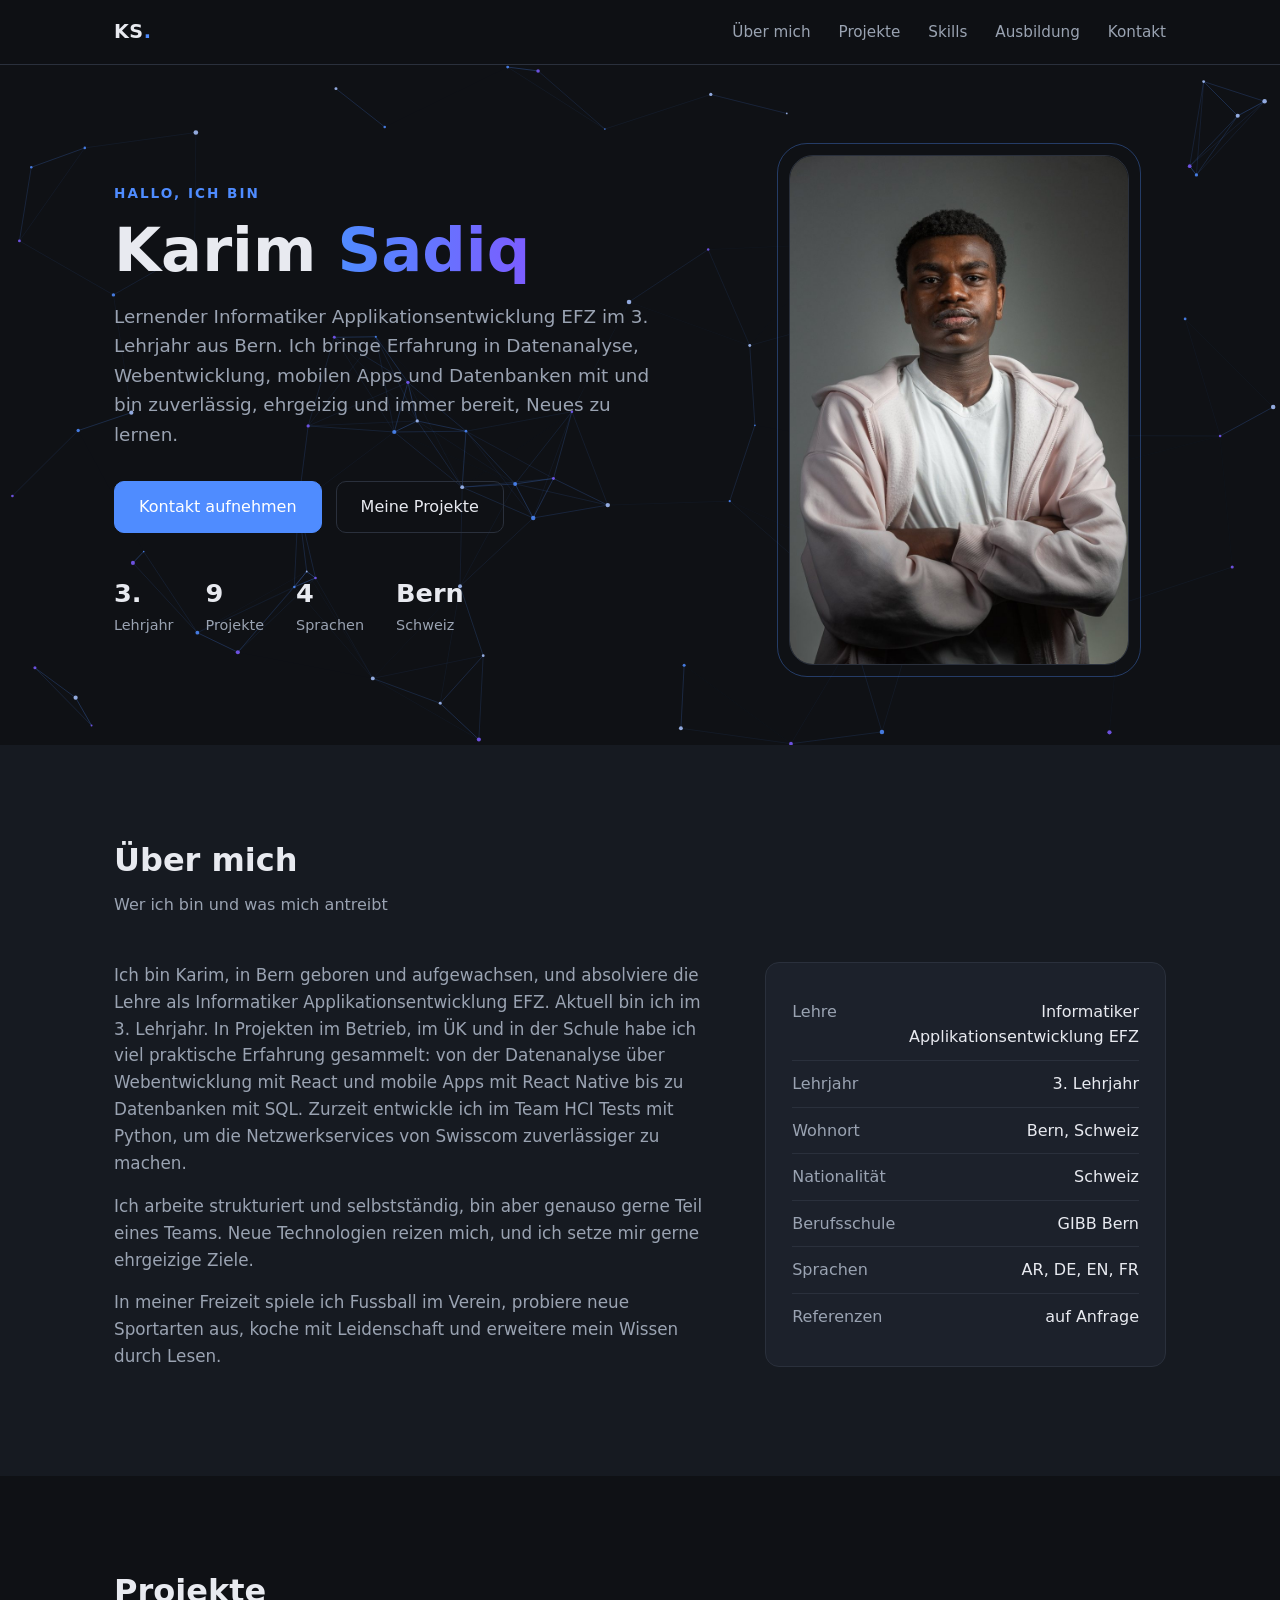
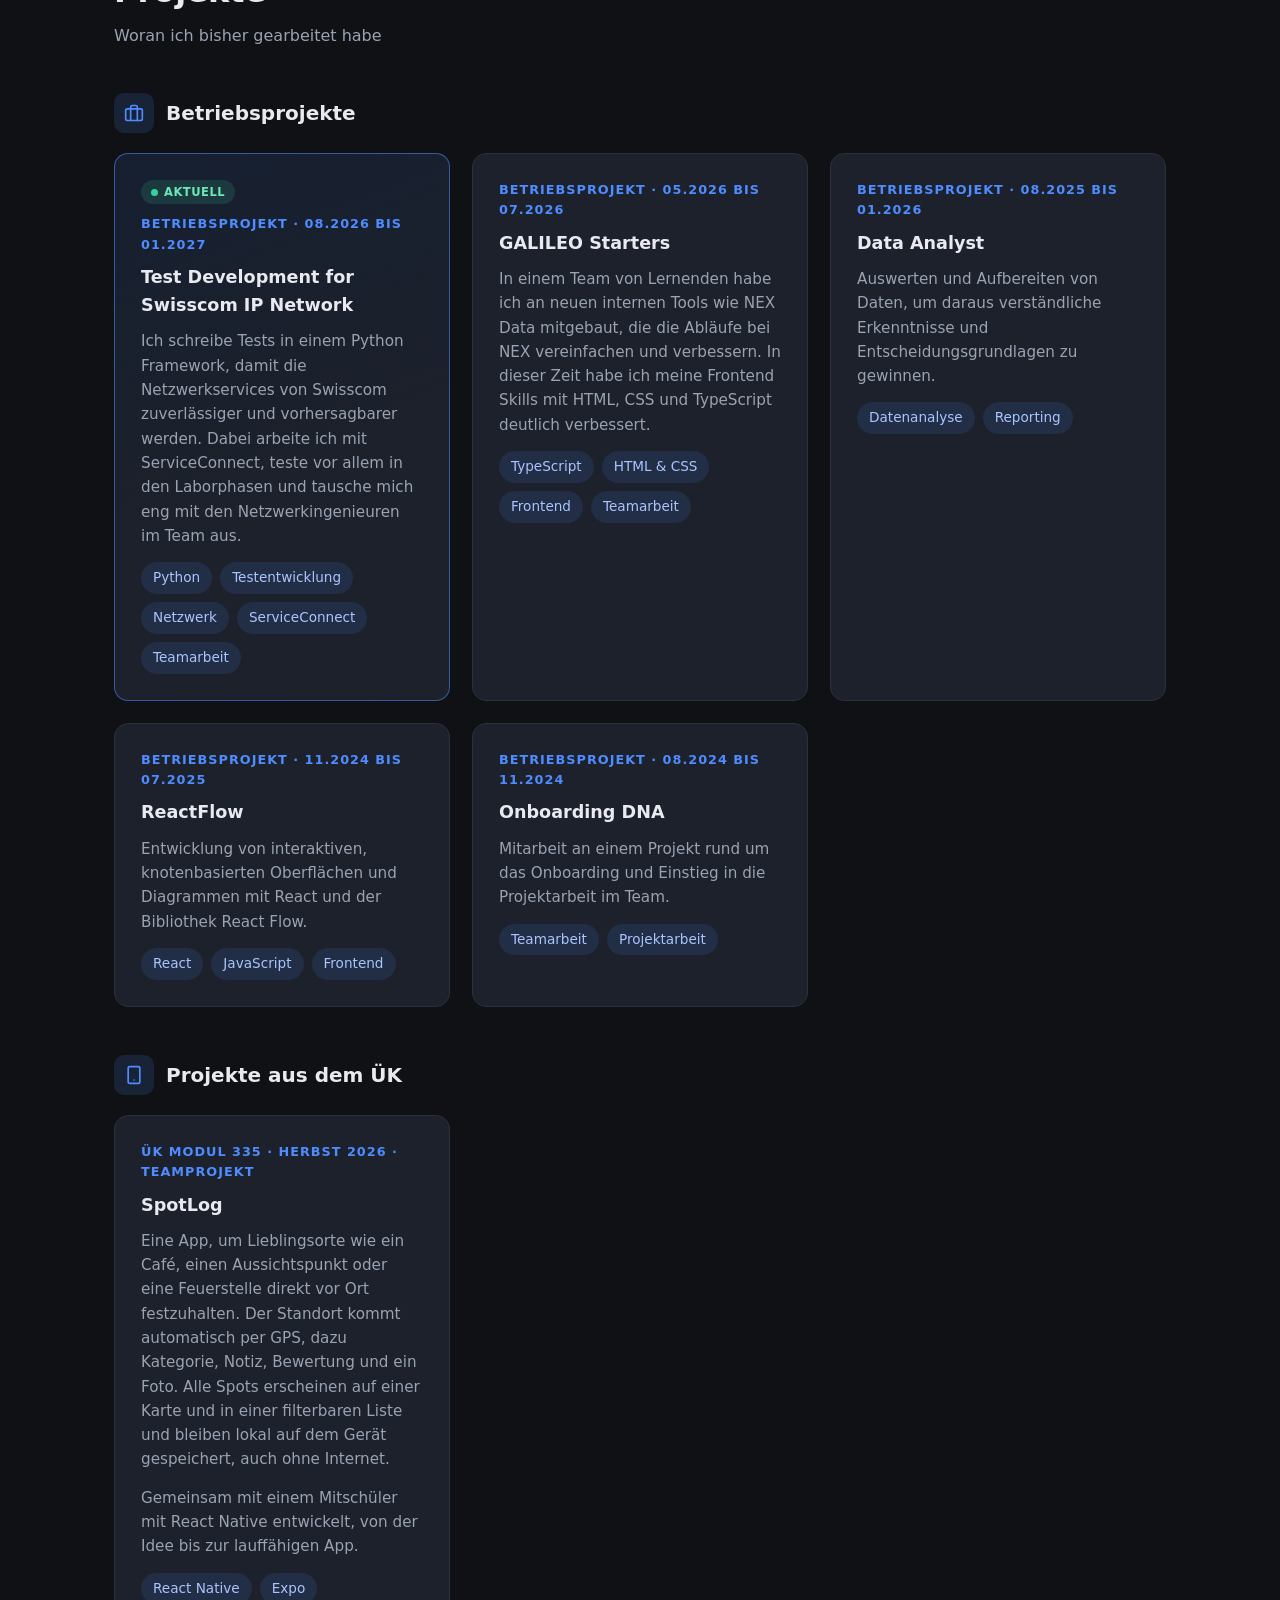
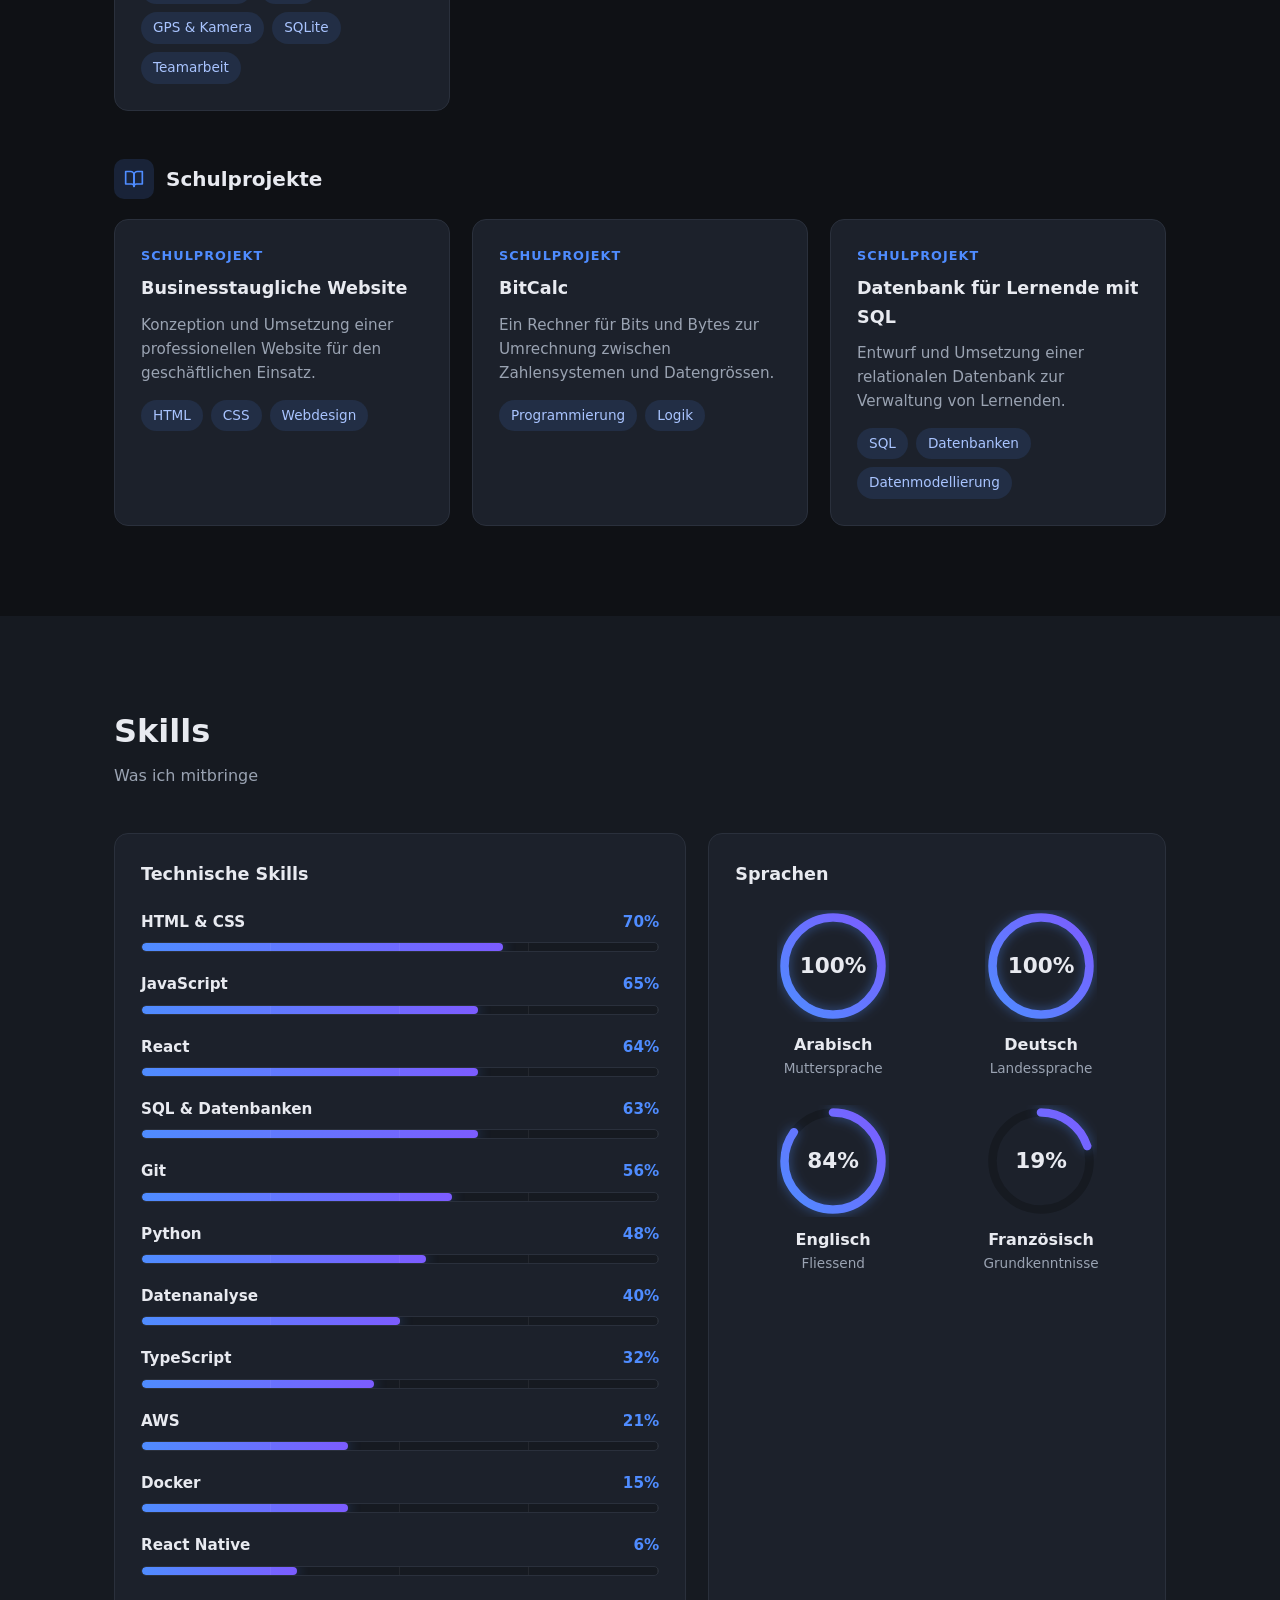
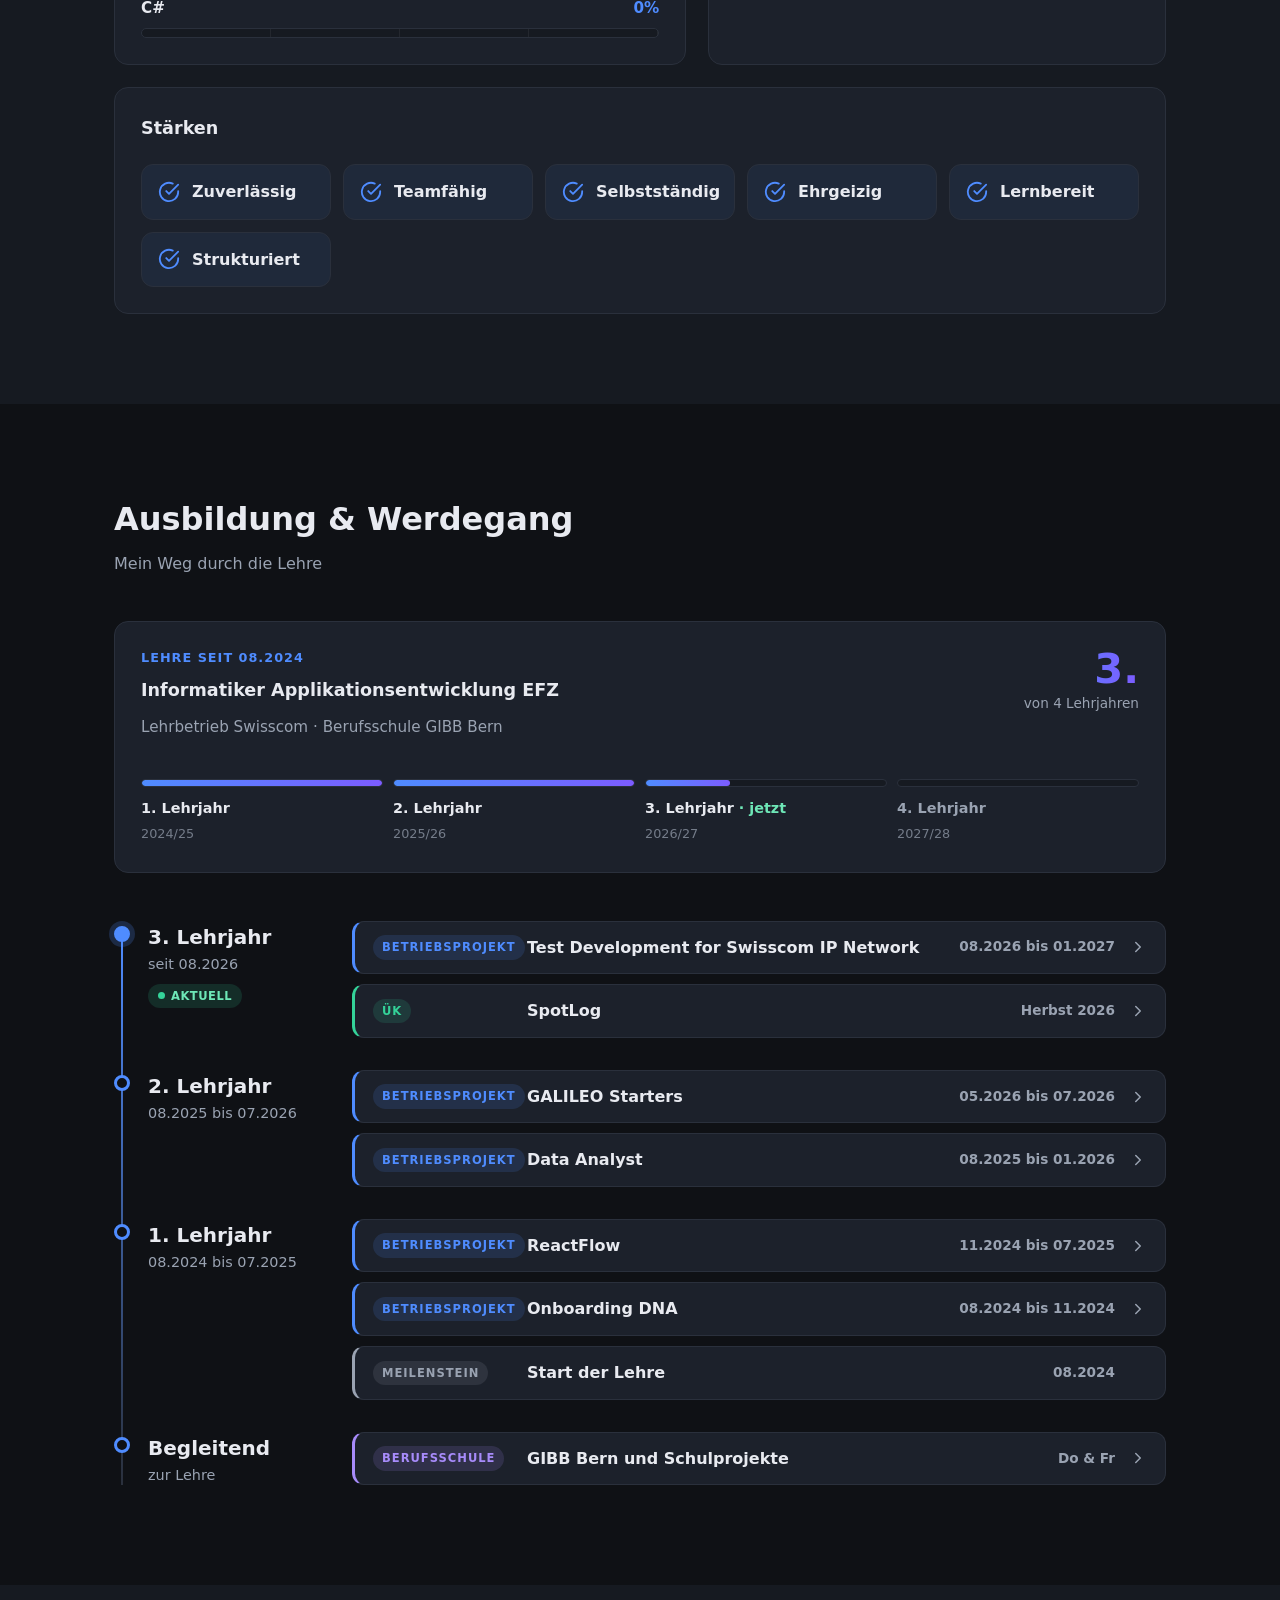
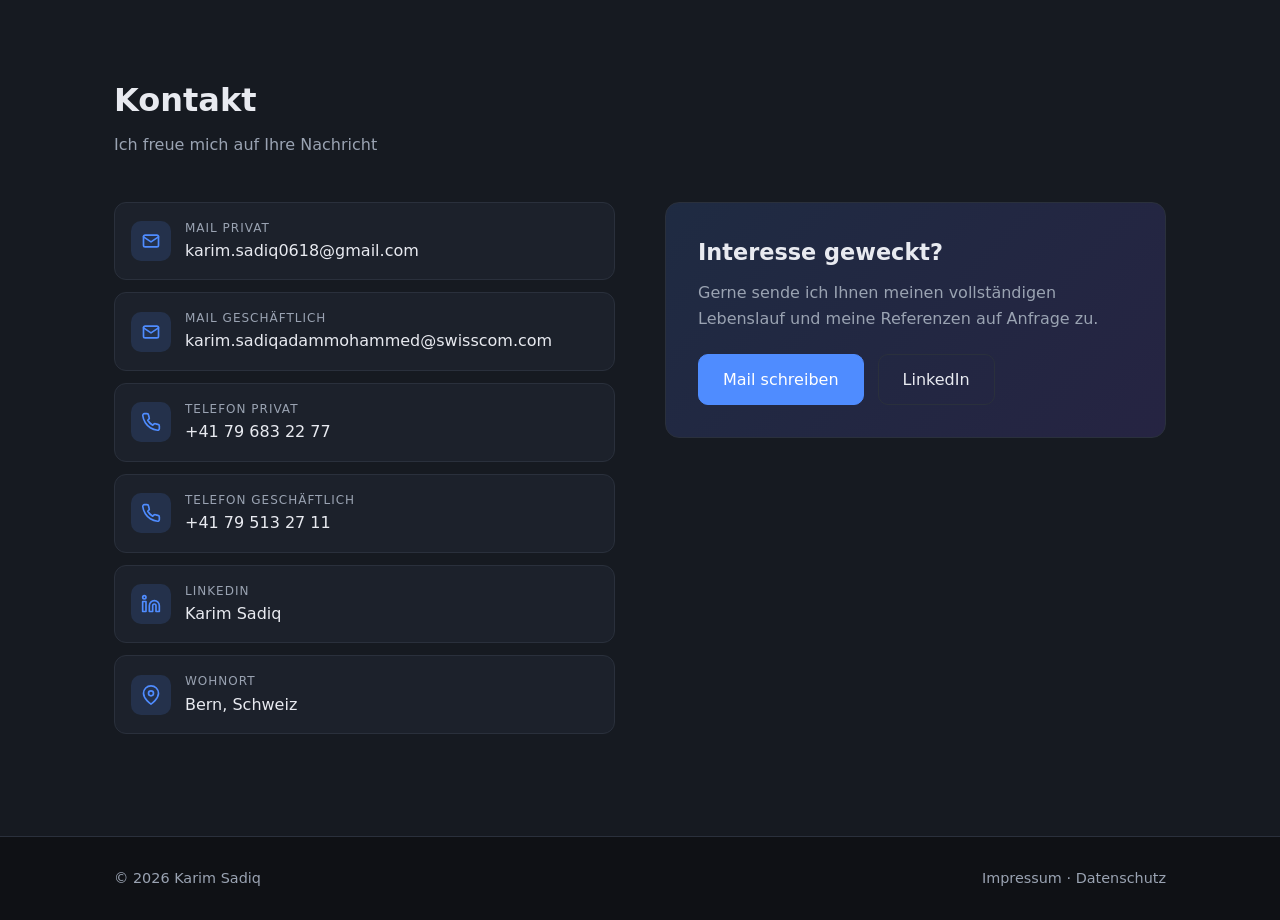
==== index.html @ 17b99b84 "Persönliche Website karimsadiq.ch Co-Authored-By: Claude Opus 5.5 <noreply@anthropic.com>" ====
<!DOCTYPE html>
<html lang="de">
<head>
<meta charset="UTF-8">
<meta name="viewport" content="width=device-width, initial-scale=1.0">
<title>Karim Sadiq | Informatiker Applikationsentwicklung EFZ, Bern</title>
<meta name="description" content="Persönliche Seite von Karim Sadiq aus Bern: Projekte, Werdegang, Skills und Kontakt.">
<link rel="canonical" href="https://karimsadiq.ch/">
<meta property="og:type" content="website">
<meta property="og:url" content="https://karimsadiq.ch/">
<meta property="og:locale" content="de_CH">
<meta property="og:title" content="Karim Sadiq | Persönliche Seite">
<meta property="og:description" content="Projekte, Werdegang, Skills und Kontakt.">
<meta property="og:image" content="https://karimsadiq.ch/img/karim.jpg">
<meta property="og:image:width" content="800">
<meta property="og:image:height" content="1200">
<meta name="twitter:card" content="summary_large_image">
<link rel="icon" href="data:image/svg+xml,<svg xmlns='http://www.w3.org/2000/svg' viewBox='0 0 100 100'><rect width='100' height='100' rx='22' fill='%234f8cff'/><text x='50' y='66' font-size='48' font-family='Arial' font-weight='700' text-anchor='middle' fill='white'>KS</text></svg>">
<link rel="stylesheet" href="style.css?v=10">
</head>
<body>

<!-- Farbverlauf für die Sprach-Ringe -->
<svg width="0" height="0" style="position:absolute" aria-hidden="true">
  <defs>
    <linearGradient id="ringGrad" x1="0" y1="0" x2="1" y2="1">
      <stop offset="0%" stop-color="#4f8cff"/>
      <stop offset="100%" stop-color="#7c5cff"/>
    </linearGradient>
  </defs>
</svg>

<nav>
  <div class="wrap">
    <a href="#top" class="logo">KS<span>.</span></a>
    <button class="menu-btn" aria-label="Menü öffnen" onclick="document.querySelector('nav ul').classList.toggle('open')"><span></span><span></span><span></span></button>
    <ul>
      <li><a href="#about">Über mich</a></li>
      <li><a href="#projects">Projekte</a></li>
      <li><a href="#skills">Skills</a></li>
      <li><a href="#education">Ausbildung</a></li>
      <li><a href="#contact">Kontakt</a></li>
    </ul>
  </div>
</nav>

<header class="hero" id="top">
  <canvas id="particles" aria-hidden="true"></canvas>
  <div class="wrap">
    <div>
      <div class="eyebrow">Hallo, ich bin</div>
      <h1>Karim <span class="grad">Sadiq</span></h1>
      <p class="lead">Lernender Informatiker Applikationsentwicklung EFZ im 3. Lehrjahr aus Bern. Ich bringe Erfahrung in Datenanalyse, Webentwicklung, mobilen Apps und Datenbanken mit und bin zuverlässig, ehrgeizig und immer bereit, Neues zu lernen.</p>
      <div class="btns">
        <a href="#contact" class="btn primary">Kontakt aufnehmen</a>
        <a href="#projects" class="btn">Meine Projekte</a>
      </div>
      <div class="quick">
        <div><b>3.</b>Lehrjahr</div>
        <div><b>9</b>Projekte</div>
        <div><b>4</b>Sprachen</div>
        <div><b>Bern</b>Schweiz</div>
      </div>
    </div>
    <div class="photo"><img src="img/karim.jpg" alt="Porträtfoto von Karim Sadiq" width="800" height="1200"></div>
  </div>
</header>

<section id="about" class="alt">
  <div class="wrap">
    <div class="sec-head reveal"><h2>Über mich</h2><p>Wer ich bin und was mich antreibt</p></div>
    <div class="about">
      <div class="reveal">
        <p>Ich bin Karim, in Bern geboren und aufgewachsen, und absolviere die Lehre als Informatiker Applikationsentwicklung EFZ. Aktuell bin ich im 3. Lehrjahr. In Projekten im Betrieb, im ÜK und in der Schule habe ich viel praktische Erfahrung gesammelt: von der Datenanalyse über Webentwicklung mit React und mobile Apps mit React Native bis zu Datenbanken mit SQL. Zurzeit entwickle ich im Team HCI Tests mit Python, um die Netzwerkservices von Swisscom zuverlässiger zu machen.</p>
        <p>Ich arbeite strukturiert und selbstständig, bin aber genauso gerne Teil eines Teams. Neue Technologien reizen mich, und ich setze mir gerne ehrgeizige Ziele.</p>
        <p>In meiner Freizeit spiele ich Fussball im Verein, probiere neue Sportarten aus, koche mit Leidenschaft und erweitere mein Wissen durch Lesen.</p>
      </div>
      <div class="facts reveal">
        <div><span>Lehre</span><span>Informatiker Applikationsentwicklung EFZ</span></div>
        <div><span>Lehrjahr</span><span>3. Lehrjahr</span></div>
        <div><span>Wohnort</span><span>Bern, Schweiz</span></div>
        <div><span>Nationalität</span><span>Schweiz</span></div>
        <div><span>Berufsschule</span><span>GIBB Bern</span></div>
        <div><span>Sprachen</span><span>AR, DE, EN, FR</span></div>
        <div><span>Referenzen</span><span>auf Anfrage</span></div>
      </div>
    </div>
  </div>
</section>

<section id="projects">
  <div class="wrap">
    <div class="sec-head reveal"><h2>Projekte</h2><p>Woran ich bisher gearbeitet habe</p></div>

    <h3 class="proj-group reveal">
      <span class="icon"><svg viewBox="0 0 24 24"><rect x="2" y="7" width="20" height="14" rx="2"/><path d="M16 21V5a2 2 0 0 0-2-2h-4a2 2 0 0 0-2 2v16"/></svg></span>
      Betriebsprojekte
    </h3>
    <div class="grid">
      <div id="p-testdev" class="card card-current reveal" data-until="2027-01-31">
        <div class="meta"><span class="live-badge"><span class="live-dot"></span>Aktuell</span>Betriebsprojekt · 08.2026 bis 01.2027</div>
        <h3>Test Development for Swisscom IP Network</h3>
        <p>Ich schreibe Tests in einem Python Framework, damit die Netzwerkservices von Swisscom zuverlässiger und vorhersagbarer werden. Dabei arbeite ich mit ServiceConnect, teste vor allem in den Laborphasen und tausche mich eng mit den Netzwerkingenieuren im Team aus.</p>
        <div class="tags"><span class="tag">Python</span><span class="tag">Testentwicklung</span><span class="tag">Netzwerk</span><span class="tag">ServiceConnect</span><span class="tag">Teamarbeit</span></div>
      </div>
      <div id="p-galileo" class="card reveal">
        <div class="meta">Betriebsprojekt · 05.2026 bis 07.2026</div>
        <h3>GALILEO Starters</h3>
        <p>In einem Team von Lernenden habe ich an neuen internen Tools wie NEX Data mitgebaut, die die Abläufe bei NEX vereinfachen und verbessern. In dieser Zeit habe ich meine Frontend Skills mit HTML, CSS und TypeScript deutlich verbessert.</p>
        <div class="tags"><span class="tag">TypeScript</span><span class="tag">HTML &amp; CSS</span><span class="tag">Frontend</span><span class="tag">Teamarbeit</span></div>
      </div>
      <div id="p-data" class="card reveal">
        <div class="meta">Betriebsprojekt · 08.2025 bis 01.2026</div>
        <h3>Data Analyst</h3>
        <p>Auswerten und Aufbereiten von Daten, um daraus verständliche Erkenntnisse und Entscheidungsgrundlagen zu gewinnen.</p>
        <div class="tags"><span class="tag">Datenanalyse</span><span class="tag">Reporting</span></div>
      </div>
      <div id="p-reactflow" class="card reveal">
        <div class="meta">Betriebsprojekt · 11.2024 bis 07.2025</div>
        <h3>ReactFlow</h3>
        <p>Entwicklung von interaktiven, knotenbasierten Oberflächen und Diagrammen mit React und der Bibliothek React Flow.</p>
        <div class="tags"><span class="tag">React</span><span class="tag">JavaScript</span><span class="tag">Frontend</span></div>
      </div>
      <div id="p-onboarding" class="card reveal">
        <div class="meta">Betriebsprojekt · 08.2024 bis 11.2024</div>
        <h3>Onboarding DNA</h3>
        <p>Mitarbeit an einem Projekt rund um das Onboarding und Einstieg in die Projektarbeit im Team.</p>
        <div class="tags"><span class="tag">Teamarbeit</span><span class="tag">Projektarbeit</span></div>
      </div>
    </div>

    <h3 class="proj-group reveal">
      <span class="icon"><svg viewBox="0 0 24 24"><rect x="5" y="2" width="14" height="20" rx="2"/><path d="M12 18h.01"/></svg></span>
      Projekte aus dem ÜK
    </h3>
    <div class="grid">
      <div id="p-spotlog" class="card reveal">
        <div class="meta">ÜK Modul 335 · Herbst 2026 · Teamprojekt</div>
        <h3>SpotLog</h3>
        <p>Eine App, um Lieblingsorte wie ein Café, einen Aussichtspunkt oder eine Feuerstelle direkt vor Ort festzuhalten. Der Standort kommt automatisch per GPS, dazu Kategorie, Notiz, Bewertung und ein Foto. Alle Spots erscheinen auf einer Karte und in einer filterbaren Liste und bleiben lokal auf dem Gerät gespeichert, auch ohne Internet.</p>
        <p>Gemeinsam mit einem Mitschüler mit React Native entwickelt, von der Idee bis zur lauffähigen App.</p>
        <div class="tags"><span class="tag">React Native</span><span class="tag">Expo</span><span class="tag">GPS &amp; Kamera</span><span class="tag">SQLite</span><span class="tag">Teamarbeit</span></div>
      </div>
    </div>

    <h3 id="schulprojekte" class="proj-group reveal">
      <span class="icon"><svg viewBox="0 0 24 24"><path d="M2 3h6a4 4 0 0 1 4 4v14a3 3 0 0 0-3-3H2z"/><path d="M22 3h-6a4 4 0 0 0-4 4v14a3 3 0 0 1 3-3h7z"/></svg></span>
      Schulprojekte
    </h3>
    <div class="grid">
      <div class="card reveal">
        <div class="meta">Schulprojekt</div>
        <h3>Businesstaugliche Website</h3>
        <p>Konzeption und Umsetzung einer professionellen Website für den geschäftlichen Einsatz.</p>
        <div class="tags"><span class="tag">HTML</span><span class="tag">CSS</span><span class="tag">Webdesign</span></div>
      </div>
      <div class="card reveal">
        <div class="meta">Schulprojekt</div>
        <h3>BitCalc</h3>
        <p>Ein Rechner für Bits und Bytes zur Umrechnung zwischen Zahlensystemen und Datengrössen.</p>
        <div class="tags"><span class="tag">Programmierung</span><span class="tag">Logik</span></div>
      </div>
      <div class="card reveal">
        <div class="meta">Schulprojekt</div>
        <h3>Datenbank für Lernende mit SQL</h3>
        <p>Entwurf und Umsetzung einer relationalen Datenbank zur Verwaltung von Lernenden.</p>
        <div class="tags"><span class="tag">SQL</span><span class="tag">Datenbanken</span><span class="tag">Datenmodellierung</span></div>
      </div>
    </div>
  </div>
</section>

<section id="skills" class="alt">
  <div class="wrap">
    <div class="sec-head reveal"><h2>Skills</h2><p>Was ich mitbringe</p></div>
    <div class="skills-layout">

      <div class="card skill-tech reveal" data-animate>
        <h3>Technische Skills</h3>
        <div class="skill" data-level="70">
          <div class="skill-top"><span>HTML &amp; CSS</span><span class="pct">0%</span></div>
          <div class="skill-track"><div class="skill-fill"></div></div>
        </div>
        <div class="skill" data-level="65">
          <div class="skill-top"><span>JavaScript</span><span class="pct">0%</span></div>
          <div class="skill-track"><div class="skill-fill"></div></div>
        </div>
        <div class="skill" data-level="65">
          <div class="skill-top"><span>React</span><span class="pct">0%</span></div>
          <div class="skill-track"><div class="skill-fill"></div></div>
        </div>
        <div class="skill" data-level="65">
          <div class="skill-top"><span>SQL &amp; Datenbanken</span><span class="pct">0%</span></div>
          <div class="skill-track"><div class="skill-fill"></div></div>
        </div>
        <div class="skill" data-level="60">
          <div class="skill-top"><span>Git</span><span class="pct">0%</span></div>
          <div class="skill-track"><div class="skill-fill"></div></div>
        </div>
        <div class="skill" data-level="55">
          <div class="skill-top"><span>Python</span><span class="pct">0%</span></div>
          <div class="skill-track"><div class="skill-fill"></div></div>
        </div>
        <div class="skill" data-level="50">
          <div class="skill-top"><span>Datenanalyse</span><span class="pct">0%</span></div>
          <div class="skill-track"><div class="skill-fill"></div></div>
        </div>
        <div class="skill" data-level="45">
          <div class="skill-top"><span>TypeScript</span><span class="pct">0%</span></div>
          <div class="skill-track"><div class="skill-fill"></div></div>
        </div>
        <div class="skill" data-level="40">
          <div class="skill-top"><span>AWS</span><span class="pct">0%</span></div>
          <div class="skill-track"><div class="skill-fill"></div></div>
        </div>
        <div class="skill" data-level="40">
          <div class="skill-top"><span>Docker</span><span class="pct">0%</span></div>
          <div class="skill-track"><div class="skill-fill"></div></div>
        </div>
        <div class="skill" data-level="30">
          <div class="skill-top"><span>React Native</span><span class="pct">0%</span></div>
          <div class="skill-track"><div class="skill-fill"></div></div>
        </div>
        <div class="skill" data-level="10">
          <div class="skill-top"><span>C#</span><span class="pct">0%</span></div>
          <div class="skill-track"><div class="skill-fill"></div></div>
        </div>
      </div>

      <div class="card skill-lang reveal" data-animate>
        <h3>Sprachen</h3>
        <div class="rings">
          <div class="ring" data-level="100">
            <div class="ring-chart"><svg viewBox="0 0 120 120"><circle class="ring-bg" cx="60" cy="60" r="52"/><circle class="ring-fg" cx="60" cy="60" r="52"/></svg><span class="ring-val">0%</span></div>
            <div class="ring-name">Arabisch</div><div class="ring-lvl">Muttersprache</div>
          </div>
          <div class="ring" data-level="100">
            <div class="ring-chart"><svg viewBox="0 0 120 120"><circle class="ring-bg" cx="60" cy="60" r="52"/><circle class="ring-fg" cx="60" cy="60" r="52"/></svg><span class="ring-val">0%</span></div>
            <div class="ring-name">Deutsch</div><div class="ring-lvl">Landessprache</div>
          </div>
          <div class="ring" data-level="85">
            <div class="ring-chart"><svg viewBox="0 0 120 120"><circle class="ring-bg" cx="60" cy="60" r="52"/><circle class="ring-fg" cx="60" cy="60" r="52"/></svg><span class="ring-val">0%</span></div>
            <div class="ring-name">Englisch</div><div class="ring-lvl">Fliessend</div>
          </div>
          <div class="ring" data-level="20">
            <div class="ring-chart"><svg viewBox="0 0 120 120"><circle class="ring-bg" cx="60" cy="60" r="52"/><circle class="ring-fg" cx="60" cy="60" r="52"/></svg><span class="ring-val">0%</span></div>
            <div class="ring-name">Französisch</div><div class="ring-lvl">Grundkenntnisse</div>
          </div>
        </div>
      </div>

      <div class="card skill-strengths reveal">
        <h3>Stärken</h3>
        <div class="strengths">
          <div class="strength"><svg viewBox="0 0 24 24"><path d="M22 11.08V12a10 10 0 1 1-5.93-9.14"/><polyline points="22 4 12 14.01 9 11.01"/></svg>Zuverlässig</div>
          <div class="strength"><svg viewBox="0 0 24 24"><path d="M22 11.08V12a10 10 0 1 1-5.93-9.14"/><polyline points="22 4 12 14.01 9 11.01"/></svg>Teamfähig</div>
          <div class="strength"><svg viewBox="0 0 24 24"><path d="M22 11.08V12a10 10 0 1 1-5.93-9.14"/><polyline points="22 4 12 14.01 9 11.01"/></svg>Selbstständig</div>
          <div class="strength"><svg viewBox="0 0 24 24"><path d="M22 11.08V12a10 10 0 1 1-5.93-9.14"/><polyline points="22 4 12 14.01 9 11.01"/></svg>Ehrgeizig</div>
          <div class="strength"><svg viewBox="0 0 24 24"><path d="M22 11.08V12a10 10 0 1 1-5.93-9.14"/><polyline points="22 4 12 14.01 9 11.01"/></svg>Lernbereit</div>
          <div class="strength"><svg viewBox="0 0 24 24"><path d="M22 11.08V12a10 10 0 1 1-5.93-9.14"/><polyline points="22 4 12 14.01 9 11.01"/></svg>Strukturiert</div>
        </div>
      </div>

    </div>
  </div>
</section>

<section id="education">
  <div class="wrap">
    <div class="sec-head reveal"><h2>Ausbildung &amp; Werdegang</h2><p>Mein Weg durch die Lehre</p></div>

    <!-- Überblick Lehre mit Fortschritt -->
    <div class="lehre card reveal">
      <div class="lehre-head">
        <div>
          <div class="meta">Lehre seit 08.2024</div>
          <h3>Informatiker Applikationsentwicklung EFZ</h3>
          <p>Lehrbetrieb Swisscom · Berufsschule GIBB Bern</p>
        </div>
        <div class="lehre-year"><b>3.</b><span>von 4 Lehrjahren</span></div>
      </div>
      <div class="lehre-steps">
        <div class="lehre-step" data-start="2024-08-01" data-end="2025-07-31"><div class="ls-bar"><div class="ls-fill"></div></div><span>1. Lehrjahr</span><small>2024/25</small></div>
        <div class="lehre-step" data-start="2025-08-01" data-end="2026-07-31"><div class="ls-bar"><div class="ls-fill"></div></div><span>2. Lehrjahr</span><small>2025/26</small></div>
        <div class="lehre-step" data-start="2026-08-01" data-end="2027-07-31"><div class="ls-bar"><div class="ls-fill"></div></div><span>3. Lehrjahr</span><small>2026/27</small></div>
        <div class="lehre-step" data-start="2027-08-01" data-end="2028-07-31"><div class="ls-bar"><div class="ls-fill"></div></div><span>4. Lehrjahr</span><small>2027/28</small></div>
      </div>
    </div>

    <!-- Zeitleiste nach Lehrjahren: kurz, Details per Klick bei den Projekten -->
    <div class="phases">
      <div class="phase reveal">
        <div class="phase-label">
          <span class="phase-dot is-current"></span>
          <div class="phase-title">3. Lehrjahr</div>
          <div class="phase-years">seit 08.2026</div>
          <span class="live-badge"><span class="live-dot"></span>Aktuell</span>
        </div>
        <div class="phase-entries">
          <a class="tl-entry type-betrieb" href="#p-testdev">
            <span class="tl-type">Betriebsprojekt</span>
            <h4>Test Development for Swisscom IP Network</h4>
            <span class="tl-date">08.2026 bis 01.2027</span>
            <svg class="tl-arrow" viewBox="0 0 24 24" aria-hidden="true"><path d="m9 18 6-6-6-6"/></svg>
          </a>
          <a class="tl-entry type-uek" href="#p-spotlog">
            <span class="tl-type">ÜK</span>
            <h4>SpotLog</h4>
            <span class="tl-date">Herbst 2026</span>
            <svg class="tl-arrow" viewBox="0 0 24 24" aria-hidden="true"><path d="m9 18 6-6-6-6"/></svg>
          </a>
        </div>
      </div>
      <div class="phase reveal">
        <div class="phase-label">
          <span class="phase-dot"></span>
          <div class="phase-title">2. Lehrjahr</div>
          <div class="phase-years">08.2025 bis 07.2026</div>
        </div>
        <div class="phase-entries">
          <a class="tl-entry type-betrieb" href="#p-galileo">
            <span class="tl-type">Betriebsprojekt</span>
            <h4>GALILEO Starters</h4>
            <span class="tl-date">05.2026 bis 07.2026</span>
            <svg class="tl-arrow" viewBox="0 0 24 24" aria-hidden="true"><path d="m9 18 6-6-6-6"/></svg>
          </a>
          <a class="tl-entry type-betrieb" href="#p-data">
            <span class="tl-type">Betriebsprojekt</span>
            <h4>Data Analyst</h4>
            <span class="tl-date">08.2025 bis 01.2026</span>
            <svg class="tl-arrow" viewBox="0 0 24 24" aria-hidden="true"><path d="m9 18 6-6-6-6"/></svg>
          </a>
        </div>
      </div>
      <div class="phase reveal">
        <div class="phase-label">
          <span class="phase-dot"></span>
          <div class="phase-title">1. Lehrjahr</div>
          <div class="phase-years">08.2024 bis 07.2025</div>
        </div>
        <div class="phase-entries">
          <a class="tl-entry type-betrieb" href="#p-reactflow">
            <span class="tl-type">Betriebsprojekt</span>
            <h4>ReactFlow</h4>
            <span class="tl-date">11.2024 bis 07.2025</span>
            <svg class="tl-arrow" viewBox="0 0 24 24" aria-hidden="true"><path d="m9 18 6-6-6-6"/></svg>
          </a>
          <a class="tl-entry type-betrieb" href="#p-onboarding">
            <span class="tl-type">Betriebsprojekt</span>
            <h4>Onboarding DNA</h4>
            <span class="tl-date">08.2024 bis 11.2024</span>
            <svg class="tl-arrow" viewBox="0 0 24 24" aria-hidden="true"><path d="m9 18 6-6-6-6"/></svg>
          </a>
          <div class="tl-entry type-start">
            <span class="tl-type">Meilenstein</span>
            <h4>Start der Lehre</h4>
            <span class="tl-date">08.2024</span>
          </div>
        </div>
      </div>
      <div class="phase reveal">
        <div class="phase-label">
          <span class="phase-dot"></span>
          <div class="phase-title">Begleitend</div>
          <div class="phase-years">zur Lehre</div>
        </div>
        <div class="phase-entries">
          <a class="tl-entry type-schule" href="#schulprojekte">
            <span class="tl-type">Berufsschule</span>
            <h4>GIBB Bern und Schulprojekte</h4>
            <span class="tl-date">Do &amp; Fr</span>
            <svg class="tl-arrow" viewBox="0 0 24 24" aria-hidden="true"><path d="m9 18 6-6-6-6"/></svg>
          </a>
        </div>
      </div>
    </div>
  </div>
</section>

<section id="contact" class="alt">
  <div class="wrap">
    <div class="sec-head reveal"><h2>Kontakt</h2><p>Ich freue mich auf Ihre Nachricht</p></div>
    <div class="contact">
      <div class="contact-list reveal">
        <a href="mailto:karim.sadiq0618@gmail.com">
          <span class="icon"><svg viewBox="0 0 24 24"><rect x="3" y="5" width="18" height="14" rx="2"/><path d="m3 7 9 6 9-6"/></svg></span>
          <span><small class="lbl-sm">Mail privat</small>karim.sadiq0618@gmail.com</span>
        </a>
        <a href="mailto:karim.sadiqadammohammed@swisscom.com">
          <span class="icon"><svg viewBox="0 0 24 24"><rect x="3" y="5" width="18" height="14" rx="2"/><path d="m3 7 9 6 9-6"/></svg></span>
          <span><small class="lbl-sm">Mail geschäftlich</small>karim.sadiqadammohammed@swisscom.com</span>
        </a>
        <a href="tel:+41796832277">
          <span class="icon"><svg viewBox="0 0 24 24"><path d="M22 16.92v3a2 2 0 0 1-2.18 2 19.79 19.79 0 0 1-8.63-3.07 19.5 19.5 0 0 1-6-6 19.79 19.79 0 0 1-3.07-8.67A2 2 0 0 1 4.11 2h3a2 2 0 0 1 2 1.72 12.84 12.84 0 0 0 .7 2.81 2 2 0 0 1-.45 2.11L8.09 9.91a16 16 0 0 0 6 6l1.27-1.27a2 2 0 0 1 2.11-.45 12.84 12.84 0 0 0 2.81.7A2 2 0 0 1 22 16.92z"/></svg></span>
          <span><small class="lbl-sm">Telefon privat</small>+41 79 683 22 77</span>
        </a>
        <a href="tel:+41795132711">
          <span class="icon"><svg viewBox="0 0 24 24"><path d="M22 16.92v3a2 2 0 0 1-2.18 2 19.79 19.79 0 0 1-8.63-3.07 19.5 19.5 0 0 1-6-6 19.79 19.79 0 0 1-3.07-8.67A2 2 0 0 1 4.11 2h3a2 2 0 0 1 2 1.72 12.84 12.84 0 0 0 .7 2.81 2 2 0 0 1-.45 2.11L8.09 9.91a16 16 0 0 0 6 6l1.27-1.27a2 2 0 0 1 2.11-.45 12.84 12.84 0 0 0 2.81.7A2 2 0 0 1 22 16.92z"/></svg></span>
          <span><small class="lbl-sm">Telefon geschäftlich</small>+41 79 513 27 11</span>
        </a>
        <a href="https://www.linkedin.com/in/karim-sadiq-08a099322/" target="_blank" rel="noopener">
          <span class="icon"><svg viewBox="0 0 24 24"><path d="M16 8a6 6 0 0 1 6 6v7h-4v-7a2 2 0 0 0-2-2 2 2 0 0 0-2 2v7h-4v-7a6 6 0 0 1 6-6z"/><rect x="2" y="9" width="4" height="12"/><circle cx="4" cy="4" r="2"/></svg></span>
          <span><small class="lbl-sm">LinkedIn</small>Karim Sadiq</span>
        </a>
        <div>
          <span class="icon"><svg viewBox="0 0 24 24"><path d="M21 10c0 7-9 13-9 13s-9-6-9-13a9 9 0 0 1 18 0z"/><circle cx="12" cy="10" r="3"/></svg></span>
          <span><small class="lbl-sm">Wohnort</small>Bern, Schweiz</span>
        </div>
      </div>
      <div class="cta reveal">
        <h3>Interesse geweckt?</h3>
        <p>Gerne sende ich Ihnen meinen vollständigen Lebenslauf und meine Referenzen auf Anfrage zu.</p>
        <div class="btns" style="margin-top:0">
          <a class="btn primary" href="mailto:karim.sadiq0618@gmail.com?subject=Anfrage%20%C3%BCber%20Ihre%20Website">Mail schreiben</a>
          <a class="btn" href="https://www.linkedin.com/in/karim-sadiq-08a099322/" target="_blank" rel="noopener">LinkedIn</a>
        </div>
      </div>
    </div>
  </div>
</section>

<footer>
  <div class="wrap">
    <span>© <span id="year">2026</span> Karim Sadiq</span>
    <span><a href="impressum.html">Impressum</a> · <a href="datenschutz.html">Datenschutz</a></span>
  </div>
</footer>

<a href="#top" class="to-top" aria-label="Nach oben"><svg viewBox="0 0 24 24" aria-hidden="true"><path d="m18 15-6-6-6 6"/></svg></a>

<script>
  document.getElementById('year').textContent = new Date().getFullYear();
  document.querySelectorAll('nav ul a').forEach(a => a.addEventListener('click', () => document.querySelector('nav ul').classList.remove('open')));

  // Einblenden beim Scrollen
  const io = new IntersectionObserver(es => es.forEach(e => { if (e.isIntersecting) { e.target.classList.add('show'); io.unobserve(e.target); } }), { threshold: .12 });
  document.querySelectorAll('.reveal').forEach(el => io.observe(el));

  // Skills: Balken, Ringe und Prozentzahlen animieren, sobald sichtbar
  const RING = 2 * Math.PI * 52;
  const reduceMotion = matchMedia('(prefers-reduced-motion: reduce)').matches;
  function animateSkills(box) {
    box.querySelectorAll('[data-level]').forEach((el, i) => {
      const lvl = +el.dataset.level;
      const fill = el.querySelector('.skill-fill');
      const ring = el.querySelector('.ring-fg');
      const out = el.querySelector('.pct, .ring-val');
      const delay = reduceMotion ? 0 : i * 120;
      setTimeout(() => {
        if (fill) fill.style.width = lvl + '%';
        if (ring) ring.style.strokeDashoffset = RING * (1 - lvl / 100);
        if (reduceMotion) { out.textContent = lvl + '%'; return; }
        const t0 = performance.now(), dur = 1400;
        const tick = now => {
          const p = Math.min(1, (now - t0) / dur);
          out.textContent = Math.round(lvl * (1 - Math.pow(1 - p, 3))) + '%';
          if (p < 1) requestAnimationFrame(tick);
        };
        requestAnimationFrame(tick);
      }, delay);
    });
  }
  const skillIo = new IntersectionObserver(es => es.forEach(e => { if (e.isIntersecting) { animateSkills(e.target); skillIo.unobserve(e.target); } }), { threshold: .3 });
  document.querySelectorAll('[data-animate]').forEach(el => skillIo.observe(el));

  // Badge "Aktuell" nach Projektende automatisch entfernen
  document.querySelectorAll('[data-until]').forEach(card => {
    if (new Date() > new Date(card.dataset.until + 'T23:59:59')) {
      card.classList.remove('card-current');
      card.querySelector('.live-badge')?.remove();
    }
  });

  // Lehrfortschritt: jedes Lehrjahr füllt sich nach dem heutigen Datum
  const lehre = document.querySelector('.lehre');
  if (lehre) {
    const fillSteps = () => lehre.querySelectorAll('.lehre-step').forEach(step => {
      const start = new Date(step.dataset.start), end = new Date(step.dataset.end + 'T23:59:59');
      const p = Math.min(1, Math.max(0, (Date.now() - start) / (end - start)));
      step.querySelector('.ls-fill').style.width = (p * 100).toFixed(1) + '%';
      step.classList.toggle('is-done', p >= 1);
      step.classList.toggle('is-current', p > 0 && p < 1);
    });
    if (reduceMotion) fillSteps();
    else new IntersectionObserver((es, o) => es.forEach(e => { if (e.isIntersecting) { fillSteps(); o.disconnect(); } }), { threshold: .3 }).observe(lehre);
  }

  // Menü: aktuellen Abschnitt hervorheben + Button "Nach oben" ein/ausblenden
  const navLinks = [...document.querySelectorAll('nav ul a')];
  const navTargets = navLinks.map(a => document.querySelector(a.getAttribute('href')));
  const toTop = document.querySelector('.to-top');
  const heroEl = document.querySelector('.hero');
  let scrollTicking = false;
  function onScroll() {
    scrollTicking = false;
    const y = window.scrollY + 140;
    let current = -1;
    navTargets.forEach((sec, i) => { if (sec && sec.offsetTop <= y) current = i; });
    if (window.innerHeight + window.scrollY >= document.documentElement.scrollHeight - 4) current = navTargets.length - 1;
    navLinks.forEach((a, i) => {
      a.classList.toggle('active', i === current);
      if (i === current) a.setAttribute('aria-current', 'true'); else a.removeAttribute('aria-current');
    });
    toTop.classList.toggle('show', window.scrollY > heroEl.offsetHeight * 0.8);
  }
  window.addEventListener('scroll', () => { if (!scrollTicking) { scrollTicking = true; requestAnimationFrame(onScroll); } }, { passive: true });
  window.addEventListener('resize', onScroll);
  onScroll();
</script>
<script src="particles.js?v=3" defer></script>
</body>
</html>
---- style.css ----
:root {
  --bg: #0f1115;
  --bg-alt: #161a21;
  --card: #1c212b;
  --text: #e8eaf0;
  --muted: #9aa3b2;
  --accent: #4f8cff;
  --accent-2: #7c5cff;
  --border: #2a303c;
  --radius: 14px;
  --max: 1100px;
}
* { box-sizing: border-box; margin: 0; padding: 0; }
html { scroll-behavior: smooth; }
body {
  font-family: system-ui, -apple-system, "Segoe UI", Roboto, sans-serif;
  background: var(--bg); color: var(--text); line-height: 1.6;
}
a { color: inherit; text-decoration: none; }
.wrap { max-width: var(--max); margin: 0 auto; padding: 0 24px; }

/* Nav */
nav { position: sticky; top: 0; z-index: 10; background: rgba(15,17,21,.85); backdrop-filter: blur(10px); border-bottom: 1px solid var(--border); }
nav .wrap { display: flex; align-items: center; justify-content: space-between; height: 64px; }
.logo { font-weight: 800; font-size: 1.2rem; letter-spacing: .5px; }
.logo span { color: var(--accent); }
nav ul { display: flex; gap: 28px; list-style: none; font-size: .95rem; color: var(--muted); }
nav ul a { position: relative; transition: color .2s; }
nav ul a:hover, nav ul a.active { color: var(--text); }
nav ul a.active::after { content: ""; position: absolute; left: 0; right: 0; bottom: -6px; height: 2px; border-radius: 2px; background: linear-gradient(90deg, var(--accent), var(--accent-2)); }
.menu-btn { display: none; background: none; border: 0; cursor: pointer; padding: 8px; }
.menu-btn span { display: block; width: 22px; height: 2px; margin: 5px 0; background: var(--text); border-radius: 2px; }

/* Hero */
.hero { padding: 90px 0 80px; position: relative; overflow: hidden; }
#particles { position: absolute; inset: 0; width: 100%; height: 100%; display: block; z-index: 0; }
.hero .wrap { position: relative; z-index: 1; }
.hero .wrap { display: grid; grid-template-columns: 1.4fr 1fr; gap: 60px; align-items: center; }
.eyebrow { color: var(--accent); font-weight: 600; letter-spacing: 2px; text-transform: uppercase; font-size: .85rem; }
.hero h1 { font-size: clamp(2.4rem, 5vw, 3.8rem); line-height: 1.1; margin: 12px 0 18px; }
.grad { background: linear-gradient(90deg, var(--accent), var(--accent-2)); -webkit-background-clip: text; background-clip: text; color: transparent; }
.hero p.lead { color: var(--muted); font-size: 1.15rem; max-width: 540px; }
.btns { display: flex; gap: 14px; margin-top: 32px; flex-wrap: wrap; }
.btn { padding: 12px 24px; border-radius: 10px; font-weight: 600; border: 1px solid var(--border); transition: .2s; display: inline-block; cursor: pointer; font: inherit; color: inherit; background: none; }
.btn.primary { background: var(--accent); border-color: var(--accent); color: #fff; }
.btn.primary:hover { filter: brightness(1.1); transform: translateY(-2px); }
.btn:hover { border-color: var(--accent); }
.photo { position: relative; justify-self: center; width: 100%; max-width: 340px; }
.photo img { width: 100%; height: auto; aspect-ratio: 2/3; object-fit: cover; border-radius: 24px; display: block; border: 1px solid var(--border); }
.photo::after { content: ""; position: absolute; inset: -12px; border-radius: 30px; border: 1px solid var(--accent); opacity: .35; z-index: -1; }
.quick { display: flex; gap: 32px; margin-top: 40px; color: var(--muted); font-size: .9rem; flex-wrap: wrap; }
.quick b { display: block; color: var(--text); font-size: 1.6rem; }

/* Sections */
section { padding: 90px 0; }
section.alt { background: var(--bg-alt); }
.sec-head { margin-bottom: 44px; }
.sec-head h2 { font-size: 2rem; }
.sec-head p { color: var(--muted); margin-top: 6px; }

/* About */
.about { display: grid; grid-template-columns: 1.5fr 1fr; gap: 50px; }
.about p { color: var(--muted); margin-bottom: 16px; font-size: 1.05rem; }
.facts { background: var(--card); border: 1px solid var(--border); border-radius: var(--radius); padding: 26px; align-self: start; }
.facts div { display: flex; justify-content: space-between; padding: 10px 0; border-bottom: 1px solid var(--border); gap: 12px; }
.facts div:last-child { border: 0; }
.facts span:first-child { color: var(--muted); }
.facts span:last-child { text-align: right; }

/* Werdegang: Überblick Lehre */
.lehre { margin-bottom: 48px; background: linear-gradient(160deg, rgba(79,140,255,.10), var(--card) 60%); }
.lehre:hover { transform: none; }
.lehre-head { display: flex; justify-content: space-between; align-items: flex-start; gap: 24px; margin-bottom: 26px; }
.lehre-head h3 { font-size: 1.35rem; margin-bottom: 4px; }
.lehre-head p { margin: 0; }
.lehre-year { text-align: right; flex-shrink: 0; }
.lehre-year b { display: block; font-size: 2.6rem; line-height: 1; background: linear-gradient(90deg, var(--accent), var(--accent-2)); -webkit-background-clip: text; background-clip: text; color: transparent; }
.lehre-year span { color: var(--muted); font-size: .85rem; }
.lehre-steps { display: grid; grid-template-columns: repeat(4, 1fr); gap: 10px; }
.lehre-step span { display: block; margin-top: 10px; font-weight: 600; font-size: .9rem; color: var(--muted); }
.lehre-step small { color: var(--muted); font-size: .8rem; opacity: .7; }
.lehre-step.is-done span, .lehre-step.is-current span { color: var(--text); }
.lehre-step.is-current span::after { content: " · jetzt"; color: #6ee7b7; font-weight: 600; }
.ls-bar { height: 8px; border-radius: 8px; background: var(--bg-alt); border: 1px solid var(--border); overflow: hidden; }
.ls-fill { height: 100%; width: 0; border-radius: 8px; background: linear-gradient(90deg, var(--accent), var(--accent-2)); transition: width 1.4s cubic-bezier(.2,.8,.2,1); }

/* Werdegang: Phasen pro Lehrjahr */
.phases { position: relative; }
.phases::before { content: ""; position: absolute; left: 7px; top: 10px; bottom: 10px; width: 2px; background: linear-gradient(var(--accent), var(--border)); }
.phase { display: grid; grid-template-columns: 210px 1fr; gap: 28px; padding-bottom: 32px; }
.phase:last-child { padding-bottom: 0; }
.phase-label { position: relative; padding-left: 34px; }
.phase-dot { position: absolute; left: 0; top: 5px; width: 16px; height: 16px; border-radius: 50%; background: var(--bg); border: 3px solid var(--accent); }
.phase-dot.is-current { background: var(--accent); box-shadow: 0 0 0 5px rgba(79,140,255,.2); }
.phase-title { font-size: 1.25rem; font-weight: 800; }
.phase-years { color: var(--muted); font-size: .9rem; margin-bottom: 8px; }
.phase-entries { display: grid; gap: 10px; align-content: start; }

/* Kompakte Zeile: Art · Titel · Datum · Pfeil */
.tl-entry {
  display: grid; grid-template-columns: 140px 1fr auto 18px; align-items: center; gap: 14px;
  background: var(--card); border: 1px solid var(--border); border-left: 3px solid var(--type, var(--accent));
  border-radius: 12px; padding: 13px 18px; transition: .2s;
}
a.tl-entry:hover { border-color: var(--type, var(--accent)); background: color-mix(in srgb, var(--type, var(--accent)) 8%, var(--card)); transform: translateX(4px); }
.tl-entry h4 { font-size: 1rem; margin: 0; }
.tl-type { justify-self: start; font-size: .72rem; font-weight: 700; text-transform: uppercase; letter-spacing: 1px; color: var(--type, var(--accent)); background: color-mix(in srgb, var(--type, var(--accent)) 14%, transparent); padding: 3px 9px; border-radius: 999px; }
.tl-date { color: var(--muted); font-size: .85rem; font-weight: 600; font-variant-numeric: tabular-nums; white-space: nowrap; }
.tl-arrow { width: 18px; height: 18px; fill: none; stroke: var(--muted); stroke-width: 2; stroke-linecap: round; stroke-linejoin: round; transition: .2s; }
a.tl-entry:hover .tl-arrow { stroke: var(--type, var(--accent)); transform: translateX(3px); }

/* Sprungziel kurz aufleuchten lassen */
[id] { scroll-margin-top: 84px; }
.card:target, .proj-group:target { animation: targetFlash 2.2s ease; }
@keyframes targetFlash {
  0%, 35% { border-color: var(--accent); box-shadow: 0 0 0 4px rgba(79,140,255,.35); }
  100% { box-shadow: 0 0 0 0 rgba(79,140,255,0); }
}
.type-betrieb { --type: #4f8cff; }
.type-schule  { --type: #a78bfa; }
.type-uek     { --type: #34d399; }
.type-start   { --type: #9aa3b2; }

/* Button nach oben */
.to-top {
  position: fixed; right: 22px; bottom: 22px; z-index: 20; width: 48px; height: 48px; border-radius: 50%;
  display: grid; place-items: center; background: linear-gradient(135deg, var(--accent), var(--accent-2));
  box-shadow: 0 8px 24px rgba(79,140,255,.35); opacity: 0; pointer-events: none; transform: translateY(12px); transition: .25s;
}
.to-top.show { opacity: 1; pointer-events: auto; transform: none; }
.to-top:hover { transform: translateY(-3px); filter: brightness(1.1); }
.to-top svg { width: 22px; height: 22px; fill: none; stroke: #fff; stroke-width: 2.5; stroke-linecap: round; stroke-linejoin: round; }

/* Cards / Skills */
.grid { display: grid; grid-template-columns: repeat(auto-fill, minmax(260px, 1fr)); gap: 22px; }
.card { background: var(--card); border: 1px solid var(--border); border-radius: var(--radius); padding: 26px; transition: .2s; }
.card:hover { border-color: var(--accent); transform: translateY(-3px); }
.card h3 { margin-bottom: 10px; font-size: 1.1rem; }
.card p { color: var(--muted); font-size: .95rem; margin-bottom: 14px; }
.card .meta { color: var(--accent); font-size: .8rem; font-weight: 600; text-transform: uppercase; letter-spacing: 1px; margin-bottom: 8px; }
.tags { display: flex; flex-wrap: wrap; gap: 8px; }
.tag { background: rgba(79,140,255,.12); color: #a9c4ff; padding: 5px 12px; border-radius: 999px; font-size: .85rem; }
/* Aktuelles Projekt hervorheben */
.card-current { border-color: rgba(79,140,255,.55); background: linear-gradient(160deg, rgba(79,140,255,.12), var(--card) 55%); }
.live-badge {
  font-size: .72rem; font-weight: 700; text-transform: uppercase;
  display: flex; width: fit-content; align-items: center; gap: 6px; margin-bottom: 10px; padding: 3px 10px;
  border-radius: 999px; background: rgba(52,211,153,.14); color: #6ee7b7; letter-spacing: .5px;
}
.live-dot { width: 7px; height: 7px; border-radius: 50%; background: #34d399; box-shadow: 0 0 0 0 rgba(52,211,153,.6); animation: pulse 1.8s infinite; }
@keyframes pulse { 0% { box-shadow: 0 0 0 0 rgba(52,211,153,.6); } 70% { box-shadow: 0 0 0 7px rgba(52,211,153,0); } 100% { box-shadow: 0 0 0 0 rgba(52,211,153,0); } }

/* Skills */
.skills-layout { display: grid; grid-template-columns: 1.25fr 1fr; gap: 22px; }
.skills-layout .card:hover { transform: none; }
.skills-layout h3 { margin-bottom: 22px; }
.skill-strengths { grid-column: 1 / -1; }

.skill { margin-bottom: 20px; }
.skill:last-child { margin-bottom: 0; }
.skill-top { display: flex; justify-content: space-between; align-items: baseline; font-weight: 600; font-size: .95rem; }
.skill-top .pct { color: var(--accent); font-weight: 700; font-variant-numeric: tabular-nums; }
.skill-track { position: relative; height: 10px; margin-top: 8px; background: var(--bg-alt); border: 1px solid var(--border); border-radius: 10px; overflow: hidden; }
.skill-track::after { /* Skala in 25% Schritten */
  content: ""; position: absolute; inset: 0;
  background: repeating-linear-gradient(90deg, transparent 0 calc(25% - 1px), rgba(255,255,255,.06) calc(25% - 1px) 25%);
  pointer-events: none;
}
.skill-fill {
  position: relative; height: 100%; width: 0; border-radius: 10px;
  background: linear-gradient(90deg, var(--accent), var(--accent-2));
  box-shadow: 0 0 14px rgba(79,140,255,.45);
  transition: width 1.4s cubic-bezier(.2,.8,.2,1);
  overflow: hidden;
}
.skill-fill::after { /* Lichtreflex, der über den Balken läuft */
  content: ""; position: absolute; top: 0; bottom: 0; width: 40%;
  background: linear-gradient(90deg, transparent, rgba(255,255,255,.35), transparent);
  animation: shine 2.8s ease-in-out infinite 1.6s; transform: translateX(-120%);
}
@keyframes shine { 0% { transform: translateX(-120%); } 60%, 100% { transform: translateX(320%); } }

.rings { display: grid; grid-template-columns: 1fr 1fr; gap: 26px 12px; }
.ring { text-align: center; }
.ring-chart { position: relative; width: 112px; height: 112px; margin: 0 auto 10px; }
.ring-chart svg { width: 100%; height: 100%; transform: rotate(-90deg); }
.ring-bg { fill: none; stroke: var(--bg-alt); stroke-width: 9; }
.ring-fg {
  fill: none; stroke: url(#ringGrad); stroke-width: 9; stroke-linecap: round;
  stroke-dasharray: 326.73; stroke-dashoffset: 326.73;
  transition: stroke-dashoffset 1.6s cubic-bezier(.2,.8,.2,1);
  filter: drop-shadow(0 0 6px rgba(79,140,255,.45));
}
.ring-val { position: absolute; inset: 0; display: grid; place-items: center; font-size: 1.35rem; font-weight: 800; font-variant-numeric: tabular-nums; }
.ring-name { font-weight: 600; }
.ring-lvl { color: var(--muted); font-size: .85rem; }

.strengths { display: grid; grid-template-columns: repeat(auto-fill, minmax(170px, 1fr)); gap: 12px; }
.strength {
  display: flex; align-items: center; gap: 12px; padding: 14px 16px; font-weight: 600;
  background: rgba(79,140,255,.07); border: 1px solid var(--border); border-radius: 12px; transition: .2s;
}
.strength:hover { border-color: var(--accent); background: rgba(79,140,255,.13); transform: translateY(-2px); }
.strength svg { width: 22px; height: 22px; flex-shrink: 0; fill: none; stroke: var(--accent); stroke-width: 2; stroke-linecap: round; stroke-linejoin: round; }

/* Project groups */
.proj-group { display: flex; align-items: center; gap: 12px; font-size: 1.25rem; margin: 48px 0 20px; }
.sec-head + .proj-group { margin-top: 0; }

/* Contact */
.contact { display: grid; grid-template-columns: 1fr 1fr; gap: 50px; align-items: start; }
.contact-list a, .contact-list div { display: flex; align-items: center; gap: 14px; padding: 16px; background: var(--card); border: 1px solid var(--border); border-radius: 12px; margin-bottom: 12px; transition: .2s; word-break: break-all; }
.contact-list a:hover { border-color: var(--accent); }
.lbl-sm { display: block; color: var(--muted); font-size: .75rem; text-transform: uppercase; letter-spacing: 1px; word-break: normal; }
.icon { width: 40px; height: 40px; border-radius: 10px; background: rgba(79,140,255,.15); display: grid; place-items: center; color: var(--accent); flex-shrink: 0; }
.icon svg { width: 20px; height: 20px; fill: none; stroke: currentColor; stroke-width: 2; stroke-linecap: round; stroke-linejoin: round; }
.cta { background: linear-gradient(135deg, rgba(79,140,255,.15), rgba(124,92,255,.15)); border: 1px solid var(--border); border-radius: var(--radius); padding: 32px; }
.cta h3 { font-size: 1.4rem; margin-bottom: 10px; }
.cta p { color: var(--muted); margin-bottom: 22px; }

footer { border-top: 1px solid var(--border); padding: 30px 0; color: var(--muted); font-size: .9rem; }
footer .wrap { display: flex; justify-content: space-between; flex-wrap: wrap; gap: 12px; }
footer a:hover { color: var(--text); }

/* Legal pages */
.legal { padding: 70px 0; max-width: 760px; }
.legal h1 { font-size: 2.2rem; margin-bottom: 30px; }
.legal h2 { font-size: 1.2rem; margin: 30px 0 10px; }
.legal p, .legal li { color: var(--muted); margin-bottom: 10px; }
.legal ul { margin-left: 20px; }
.legal a { color: var(--accent); }

/* Reveal animation */
.reveal { opacity: 0; transform: translateY(20px); transition: opacity .6s ease, transform .6s ease; }
.reveal.show { opacity: 1; transform: none; }
@media (prefers-reduced-motion: reduce) {
  .reveal { opacity: 1; transform: none; transition: none; }
  html { scroll-behavior: auto; }
  .skill-fill, .ring-fg { transition: none; }
  .skill-fill::after { animation: none; display: none; }
  .live-dot { animation: none; }
  .ls-fill { transition: none; }
  a.tl-entry:hover, a.tl-entry:hover .tl-arrow, .to-top, .to-top:hover { transform: none; }
  .card:target, .proj-group:target { animation: none; }
}

@media (max-width: 820px) {
  nav ul { display: none; position: absolute; top: 64px; left: 0; right: 0; background: var(--bg); flex-direction: column; padding: 20px 24px; gap: 16px; border-bottom: 1px solid var(--border); }
  nav ul.open { display: flex; }
  .menu-btn { display: block; }
  .hero { padding: 50px 0 60px; }
  .hero .wrap, .about, .contact { grid-template-columns: 1fr; gap: 36px; }
  .skills-layout { grid-template-columns: 1fr; }
  .phase { grid-template-columns: 1fr; gap: 14px; }
  .phase-entries { padding-left: 34px; }
  .tl-entry { grid-template-columns: 1fr 18px; grid-template-areas: "type arrow" "title arrow" "date arrow"; gap: 4px 12px; padding: 12px 14px; }
  .tl-type { grid-area: type; }
  .tl-entry h4 { grid-area: title; }
  .tl-date { grid-area: date; }
  .tl-arrow { grid-area: arrow; }
  nav ul a.active { color: var(--accent); }
  nav ul a.active::after { display: none; }
  .to-top { right: 16px; bottom: 16px; width: 44px; height: 44px; }
  .lehre-head { flex-direction: column; gap: 12px; }
  .lehre-year { text-align: left; display: flex; align-items: baseline; gap: 8px; }
  .lehre-steps { grid-template-columns: 1fr 1fr; gap: 14px 10px; }
  .ring-chart { width: 96px; height: 96px; }
  .strengths { display: flex; flex-wrap: wrap; gap: 10px; }
  .strength { padding: 10px 14px; gap: 8px; font-size: .92rem; }
  .strength svg { width: 18px; height: 18px; }
  .photo { max-width: 240px; order: -1; }
  section { padding: 64px 0; }
}
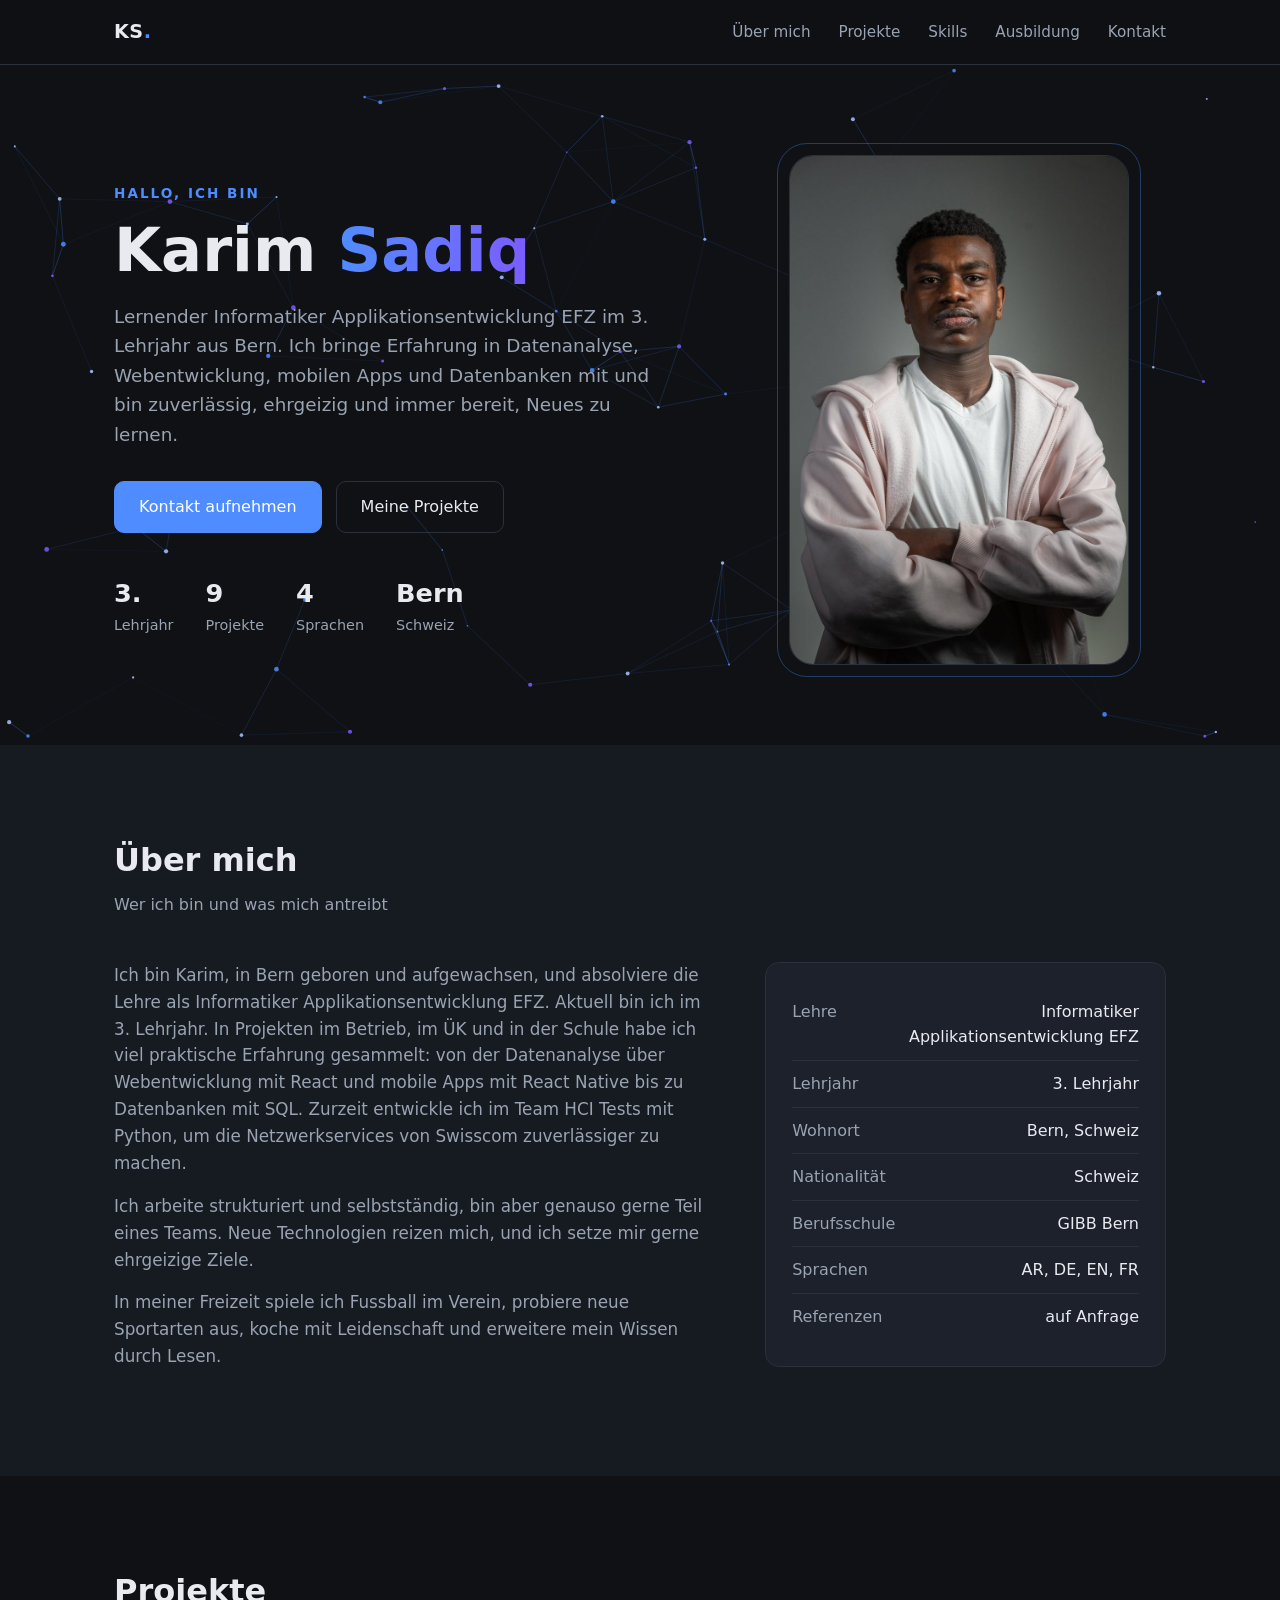
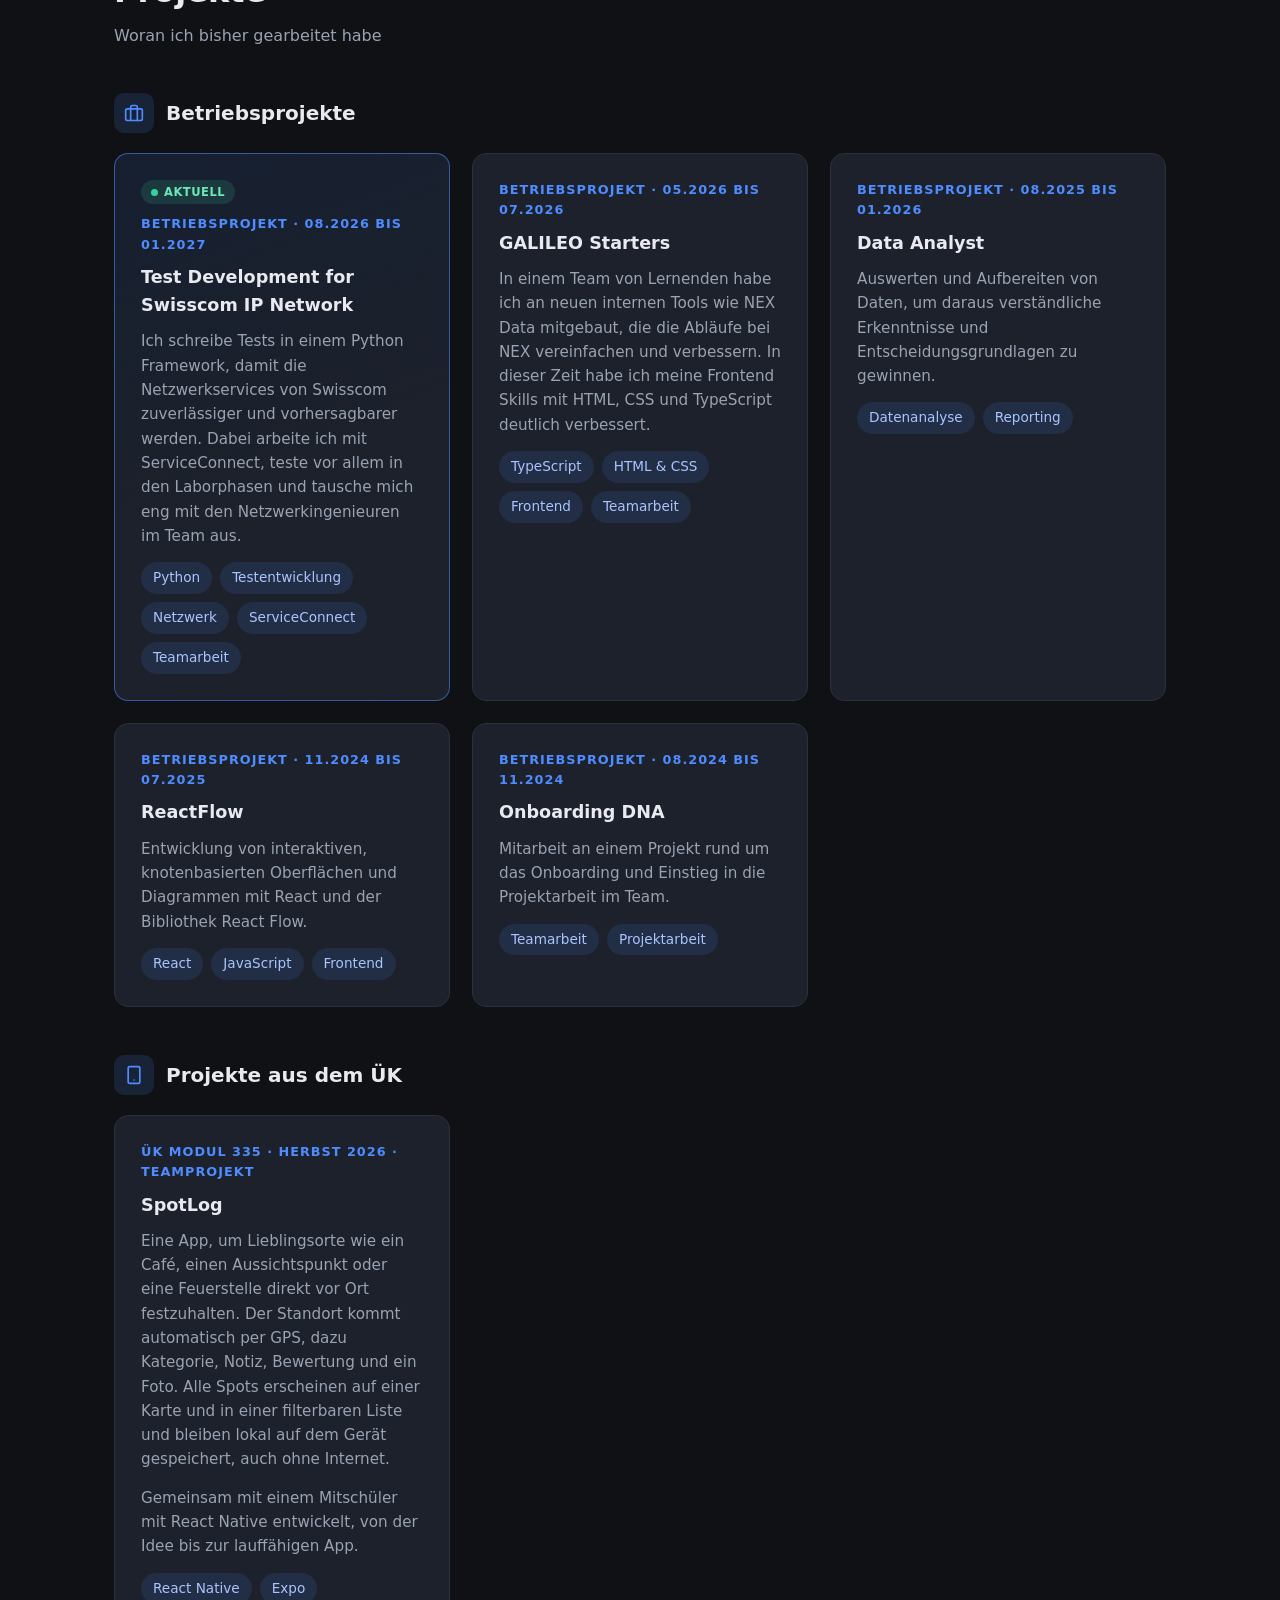
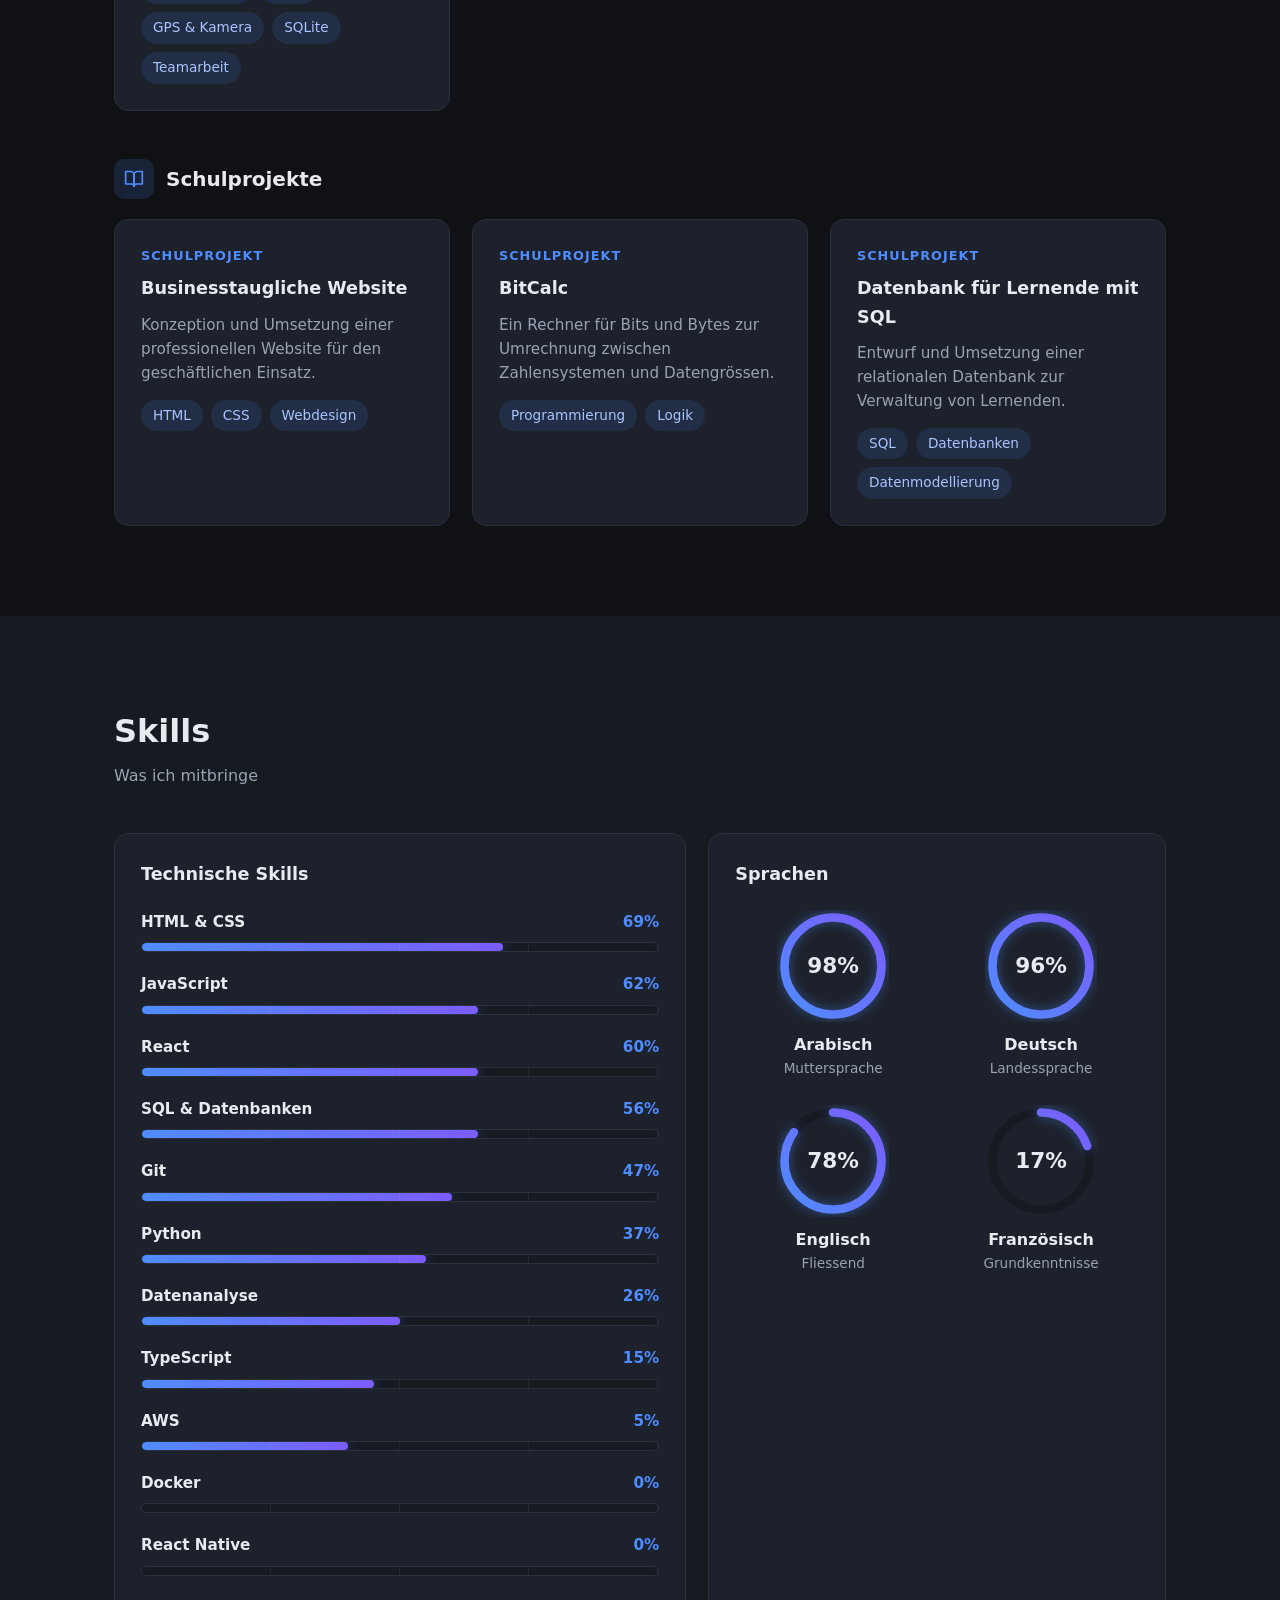
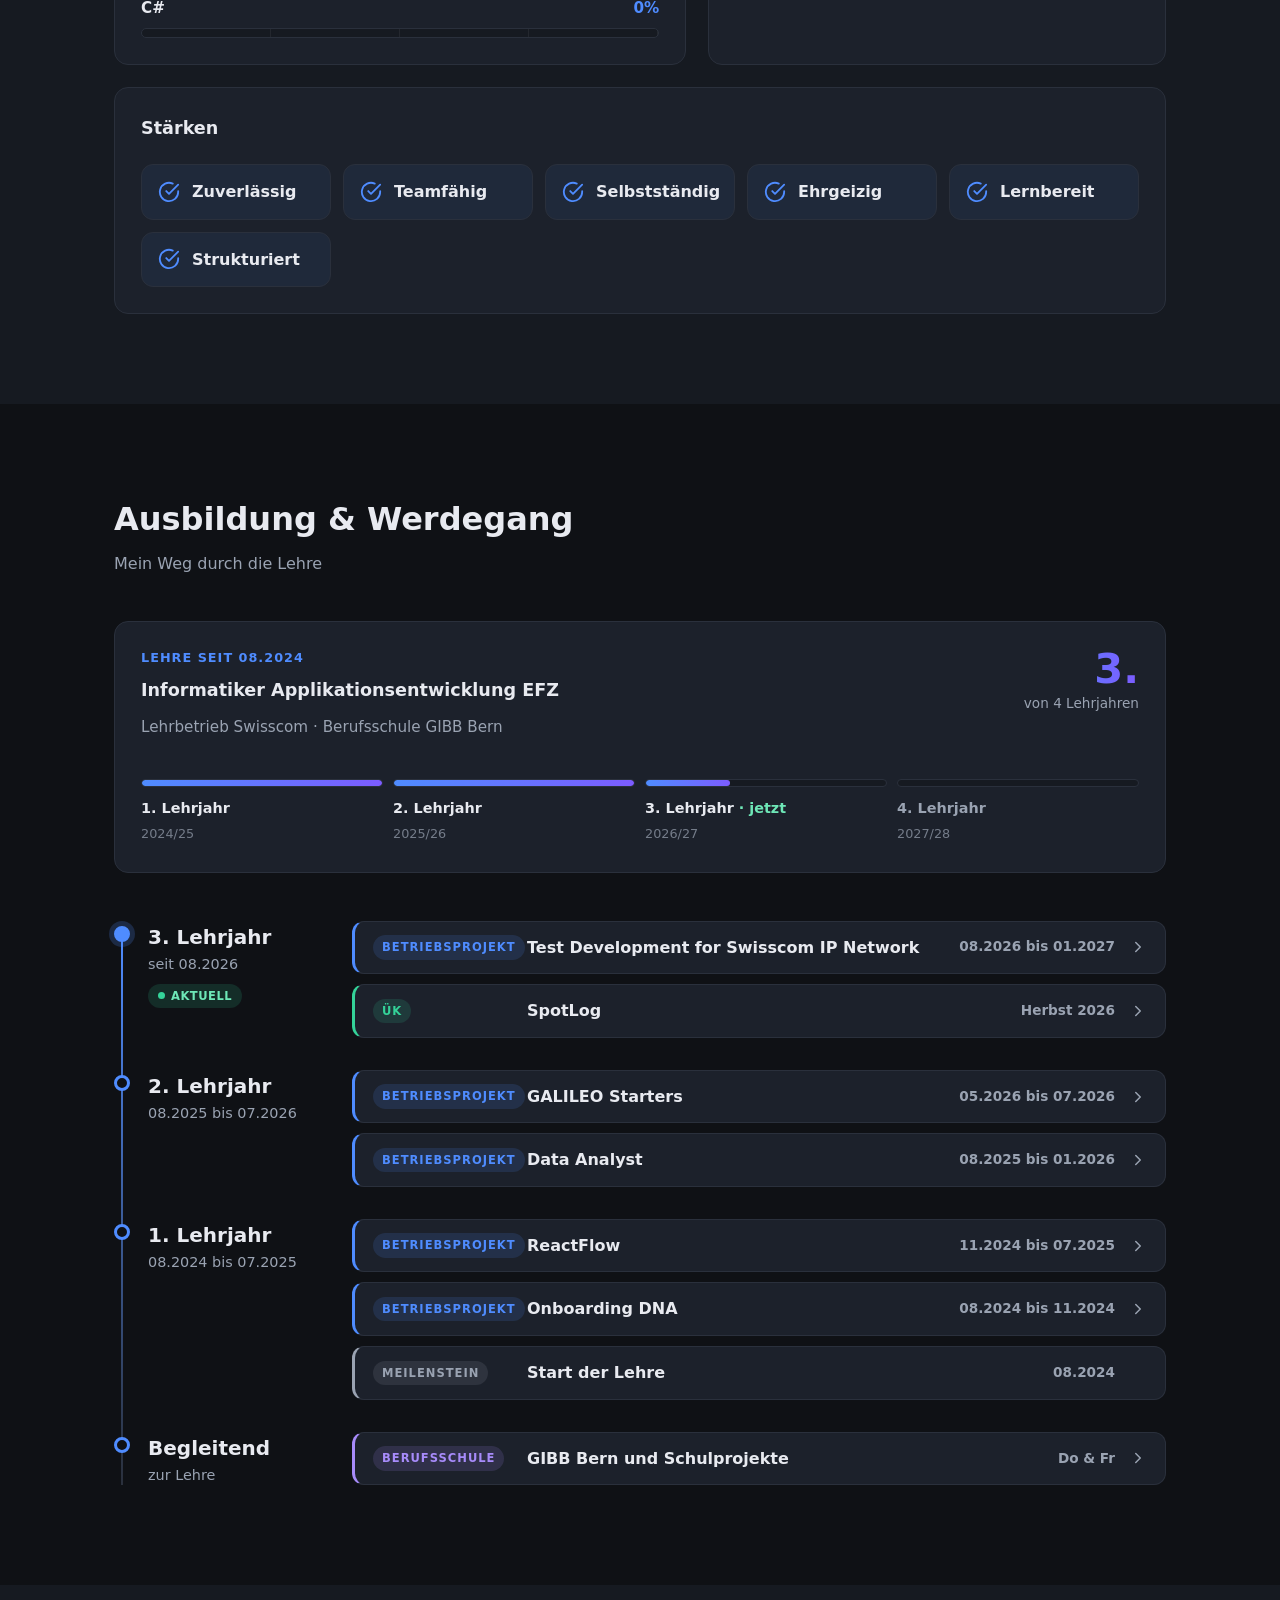
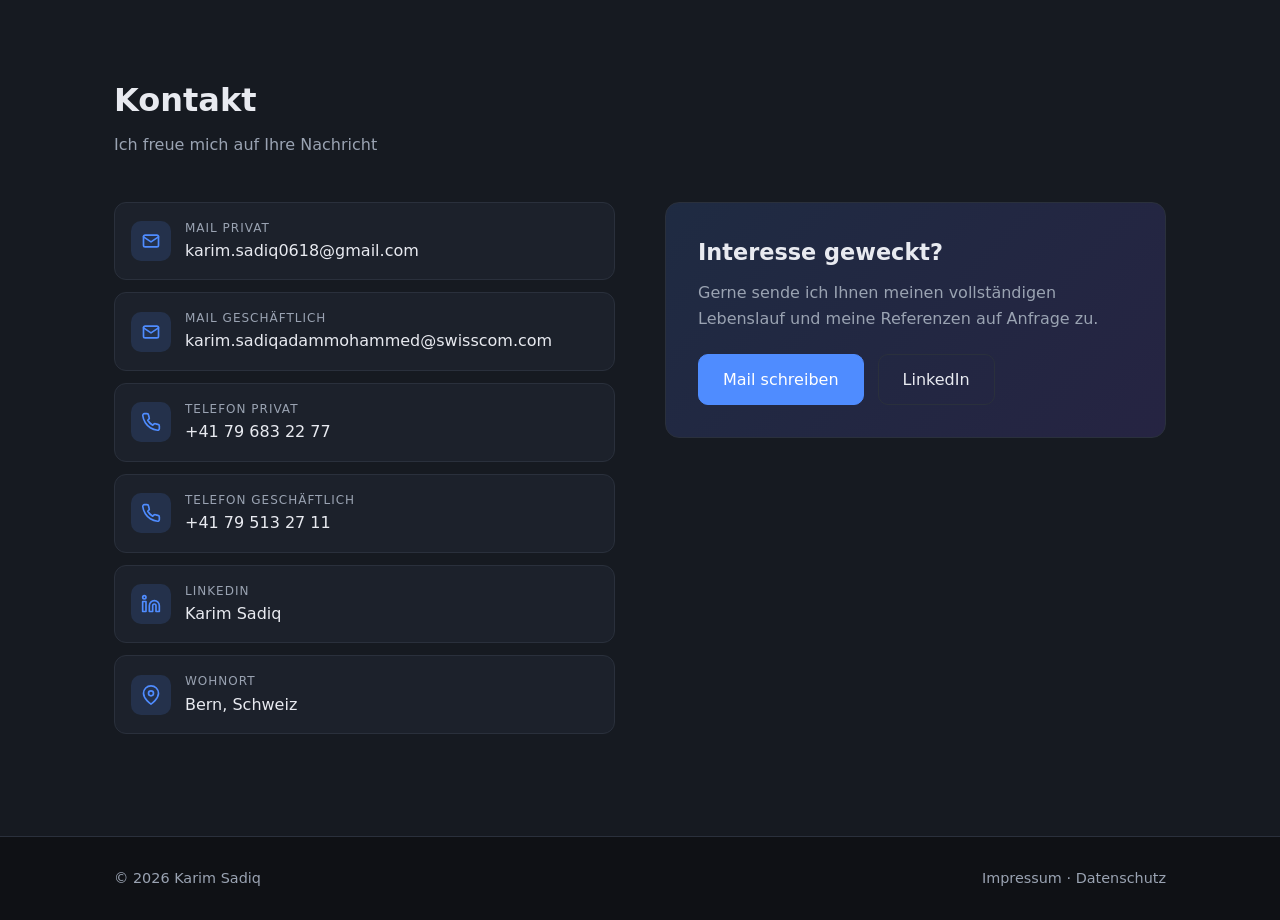
==== commit 5284b7f3: "Eigenes Vorschaubild für Links (1200x630) Co-Authored-By: Claude Opus 5.5 <noreply@anthropic.com>" ====
--- a/index.html
+++ b/index.html
@@ -11,9 +11,10 @@
 <meta property="og:locale" content="de_CH">
 <meta property="og:title" content="Karim Sadiq | Persönliche Seite">
 <meta property="og:description" content="Projekte, Werdegang, Skills und Kontakt.">
-<meta property="og:image" content="https://karimsadiq.ch/img/karim.jpg">
-<meta property="og:image:width" content="800">
-<meta property="og:image:height" content="1200">
+<meta property="og:image" content="https://karimsadiq.ch/img/og-image.jpg?v=2">
+<meta property="og:image:alt" content="Karim Sadiq, Informatiker Applikationsentwicklung EFZ">
+<meta property="og:image:width" content="1200">
+<meta property="og:image:height" content="630">
 <meta name="twitter:card" content="summary_large_image">
 <link rel="icon" href="data:image/svg+xml,<svg xmlns='http://www.w3.org/2000/svg' viewBox='0 0 100 100'><rect width='100' height='100' rx='22' fill='%234f8cff'/><text x='50' y='66' font-size='48' font-family='Arial' font-weight='700' text-anchor='middle' fill='white'>KS</text></svg>">
 <link rel="stylesheet" href="style.css?v=10">
